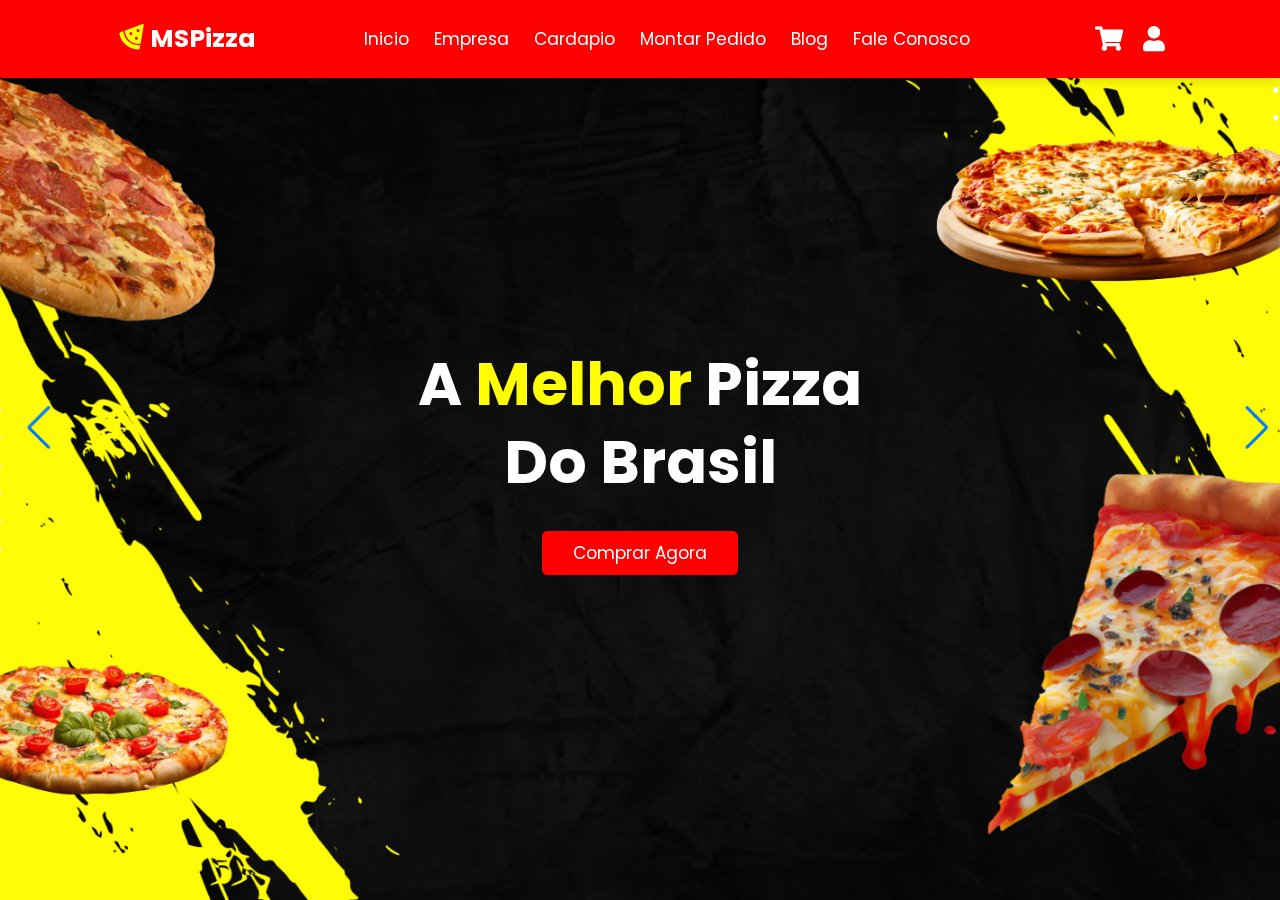
==== index.html @ 69c3e938 "primeiro commit" ====
<!DOCTYPE html>
<html lang="en">
<head>
    <meta charset="UTF-8">
    <meta name="viewport" content="width=device-width, initial-scale=1.0">
    <link rel="stylesheet" href="assets/css/style.css">
    <!--INICIO CSS ICONES MAYKONSILVEIRA.COM.BR-->
    <link rel="stylesheet" href="https://cdnjs.cloudflare.com/ajax/libs/font-awesome/5.15.4/css/all.min.css">
    <!--INICIO CSS SLIDE MAYKONSILVEIRA.COM.BR-->
    <link rel="stylesheet" href="https://cdn.jsdelivr.net/npm/swiper@10/swiper-bundle.min.css" />
    <link rel="shortcut icon" href="assets/img/msFavicon.png" type="image/x-icon">
    <title>Pizza Delivery Project</title>
</head>
<body>
    
    <header class="top">
        <a href="index.html" class="logo">
            <i class="fa fa-pizza-slice"></i>
            MSPizza
        </a>
        
        <nav class="menu-site">
            <a href="index.html">
                Inicio
            </a>
            <a href="empresa.html">
                Empresa
            </a>
            <a href="menu.html">
                Cardapio
            </a>
            <a href="loja.html">
                Montar Pedido
            </a>
            <a href="blog.html">
                Blog
            </a>
            <a href="contatos.html">
                Fale Conosco
            </a>
        </nav><!--menu-site-->


        <div class="icons">
            <div id="cart" class="fas fa-shopping-cart"></div>
            <div id="login" class="fas fa-user"></div>
            <div id="menu" class="fas fa-bars"></div>
        </div><!--icons-->

        <div class="carrinho">

            <div class="box">
                <i class="fas fa-times"></i>
                <img src="/assets/img/carrinho/carrinho-1.png" alt="">
                <div class="content">
                    <h3>Pizza Frango</h3>
                    <span class="quantidade">1</span>
                    <span class="multiplica">x</span>
                    <span class="valor">R$ 77,77</span>
                </div><!--content-->
            </div><!--box-->

            <div class="box">
                <i class="fas fa-times"></i>
                <img src="/assets/img/carrinho/carrinho-2.png" alt="">
                <div class="content">
                    <h3>Pizza Frango</h3>
                    <span class="quantidade">1</span>
                    <span class="multiplica">x</span>
                    <span class="valor">R$ 77,77</span>
                </div><!--content-->
            </div><!--box-->

            <div class="box">
                <i class="fas fa-times"></i>
                <img src="/assets/img/carrinho/carrinho-3.png" alt="">
                <div class="content">
                    <h3>Pizza Frango</h3>
                    <span class="quantidade">1</span>
                    <span class="multiplica">x</span>
                    <span class="valor">R$ 77,77</span>
                </div><!--content-->
            </div><!--box-->
            

            <h3 class="total">Total: R$ 777,77</h3>
            <a href="" class="btn">
                Ir Para o Carrinho
            </a>
        </div><!--carrinho-->

        <form action="" method="post" class="login-form">
            <h3>Acesse sua conta</h3>
            <input type="email" name="email" class="box" placeholder="Seu E-mail">
            <input type="password" name="senha" class="box" placeholder="Seu Senha">
            <div class="lembrar-senha">
                <input type="checkbox" name="lembrar" id="relembrar">
                <label for="relembrar">Me lembrar da senha</label>
            </div>
            
            
            
            
            <button type="submit" name="sendLogin" class="btn">Acessar</button>
        </form><!--login-form-->

    </header>

    <section class="msflix-destaque">
        <div class="swiper home-slider">
            <div class="swiper-wrapper">
                
                <div class="swiper-slide slide" style="background: url(assets/img/slides/slider-1.png) no-repeat;">
                    <div class="content">
                        <h3>A <span>Melhor</span> pizza <br/> do Brasil</h3>
                        <a href="" class="btn">Comprar Agora</a>
                    </div><!--swiper-slide slide-->
                </div><!--swiper-slide slide-->

                <div class="swiper-slide slide" style="background: url(assets/img/slides/slider-2.png) no-repeat;">
                    <div class="content">
                        <h3>A <span>Melhor</span> pizza <br/> do Brasil</h3>
                        <a href="" class="btn">Comprar Agora</a>
                    </div><!--swiper-slide slide-->
                </div><!--swiper-slide slide-->

                <div class="swiper-slide slide" style="background: url(assets/img/slides/slider-3.png) no-repeat;">
                    <div class="content">
                        <h3>A <span>Melhor</span> pizza <br/> do Brasil</h3>
                        <a href="" class="btn">Comprar Agora</a>
                    </div><!--swiper-slide slide-->
                </div><!--swiper-slide slide-->
            
                
            </div><!--swiper-wraper-->


            <div class="swiper-button-prev"></div>
            <div class="swiper-button-next"></div>

        </div><!--swiper home-slider-->
    </section><!--msflix-destaque-->

    <!--INICIO JS DO SLIDE DO SITE MAYKONSILVEIRA.COM.BR-->
    <script src="https://cdn.jsdelivr.net/npm/swiper@10/swiper-bundle.min.js"></script>
    <script src="assets/js/script.js"></script>
</body>
</html>
---- assets/css/style.css ----
@import url('https://fonts.googleapis.com/css2?family=Poppins:ital,wght@0,100;0,200;0,300;0,400;0,500;0,600;0,700;0,800;0,900;1,100;1,200;1,300;1,400;1,500;1,600;1,700;1,800;1,900&family=Urbanist:ital,wght@0,100..900;1,100..900&display=swap');


*{
    padding: 0;
    margin: 0;
    box-sizing: border-box;
    font-family: 'Poppins', sans-serif;
    outline: none;
    text-decoration: none;
    border: none;
    text-transform: capitalize;
    transform: .2s linear;
}

html{
    font-size: 62.5%;
    overflow-x: hidden;
    scroll-behavior: smooth;

}

.btn{
    display: inline-block;
    font-size: 1.7rem;
    color: red;
    background: none;
    margin-top: 1rem;
    padding: .8rem 3rem;
    border: 1px solid red;
    cursor: pointer;
    border-radius: .5rem;
}

.btn:hover{
    background: red;
    color: #fff;
}

.top{
    display: flex;
    position: fixed;
    top: 0;
    left: 0;
    right: 0;
    align-items: center;
    justify-content: space-between;
    padding: 2rem 9%;
    z-index: 1000;
    background: red;
    box-shadow: 0 0.5rem 1rem rgba(0,0,0,0.1);
}

.top .logo{
    font-size: 2.5rem;
    color:white;
    font-weight: bolder;
}

.top .logo i{
    color: yellow;
    padding-right: .5rem;
    rotate: 175deg;
}

.top .menu-site a{
    color: white;
    font-size: 1.7rem;
    margin: 0 1rem;

}

.top .menu-site a:hover{
    color: yellow;
}

.top .icons div{

    color: white;
    font-size: 2.5rem;
    margin-left: 1.7rem;
    cursor: pointer;
}

.top .icons div:hover{
    color: yellow;
}

#menu{
    display: none;
}

.top .carrinho{
    width: 35rem;
    background: #fff;
    border-radius: .5rem;
    box-shadow: 0 0.5rem 1rem rgba(0,0,0,0.1);
    position: absolute;
    top: 115%;
    right: -105%; /*Para esconder o botao*/
    padding: 2rem;
}

.top .carrinho.active{
    right: 2rem;
    transition:  .4s linear;
}

.top .carrinho .box{
    position: relative;
    display: flex;
    margin-bottom: 1.5rem;
    gap: 1.5rem;
    align-items: center;
}

.top .carrinho .box .fa-times{
    position: absolute;
    top: 50%;
    right: 2rem;
    transform: translateY(-50%);
    font-size: 2rem;
    color: #777;
    cursor: pointer;
}

.top .carrinho .box .fa-times:hover{
    color: red;
}

.top .carrinho .box img{
    height: 10rem;
}

.top .carrinho .box .content h3{
    font-size: 1.7rem;
    padding: .5rem;
    color: #130f40;

}

.top .carrinho .box .content span{
    font-size: 1.7rem;
    color: #777;
}

.top .carrinho .box .content span.multiplica{
    margin: 0.5rem;
}

.top .carrinho .total{
    font-weight: 2.2rem;
    color: #130f40;
    text-align: center;
}

.top .carrinho .btn{
    width: 100%;
    text-align: center;
}

.top .login-form{
    position: absolute;
    top: 115%;
    right: -105%; /*Para esconder*/
    background-color: #fff;
    box-shadow: 0 0.5rem 1rem rgba(0,0,0,0.1);
    border-radius: .5rem;
    width: 35rem;
    padding: 2rem;
}

.top .login-form.active{
    right: 2rem;
    transition: .4s linear;
}

.top .login-form h3{
    font-size: 2.2rem;
    color: #130f40;
    text-transform: uppercase;
    margin-bottom: .7rem;
    text-align: center;

}

.top .login-form .box{
    margin: .7rem 0;
    padding: 1rem 1.2rem;
    border: 1px solid rgba(0, 0, 0, 0.1);
    width: 100%;
    text-transform: none;
    color: #130f40;
}

.top .login-form .lembrar-senha{
    display: flex;
    align-items: center;
    gap: .5rem;
    margin: .7rem 0;
}

.top .login-form .lembrar-senha label{
    font-size: 1.5rem;
    color: #777;
    cursor: pointer;
}

.top .login-form .btn{
    width: 100%;
    align-items: center;
    text-align: center;
    margin: 1rem 0;
}

.msflix-destaque{
    padding: 0;
}

.msflix-destaque .slide{
    display: flex;
    align-items: center;
    justify-content: center;
    min-height: 100vh;
    background-size: cover !important;
    background-position: center !important;

}

.msflix-destaque .slide .content{
    display: none;
    width: 60rem;
    text-align: center;

}

.msflix-destaque .slide .content h3{
    font-size: 6rem;
    line-height: 1.3;
    color: #fff;
    padding: 2rem 0;
    animation: sliderMaykon 1s ease forwards;

}

.msflix-destaque .slide .content span{
    color: yellow;
}

.msflix-destaque .slide .content .btn{
    background-color: red;
    color: #fff;
}

.msflix-destaque .slide .content .btn:hover{
    background-color: yellow;
    color: #130f40;
    border: none;
    animation: sliderReveal 1s ease forwards;
}

.msflix-destaque .swiper-slide-active .content{
    display: inline-block;

}

.msflix-destaque .swiper-slide-active{
    animation: msflixScale 4s linear forwards;
}

@keyframes sliderMaykon{
    0%{
        transform: translateY(30px);
        opacity: 0;
    }

    100%{
        transform: translateY(0px);
        opacity: 1;
    }
}

@keyframes msflixScale{
    0%{
        transform: scale(1);
    }

    100%{
        transform: scale(1.15);
    }
}

.swiper-button-next,
.swiper-button-prev{
    height: 4.5rem;
    width: 4.5rem;
    line-height: 4.5rem;
    margin-left: 1.5rem;
    color: red;
    transform: translateY(-50%) rotate(45deg);
}

.swiper-button-next::after,
.swiper-button-prev::after{
    font-size: 1.5rem;
    transform: rotate(-45deg);
}

.swiper-button-next:hover,
.swiper-button-prev:hover{
    color: #fff;
}

@media(max-width: 991px) {
    html{
        font-size: 55%;
    }
    section{
        padding: 3rem;
    }

    .top{
        padding: 2rem;
    }
    
}

@media(max-width: 768px){
    .top .icons #menu{
        display: inline-block;

    }

    .top .menu-site{
        position: absolute;
        top: 110%;
        right: 110%;
        width: 30rem;
        background-color: #fff;
        border-radius: .5rem;
        box-shadow: 0 0.5rem 1rem rgba(0,0,0.1);
    }

    .top .menu-site.active{
        right: 2rem;
        transition: .4s linear;
    }

    .top .menu-site a{
        display: block;
        font-size: 2rem;
        margin: 2rem 2.5rem;
    }

    .msflix-destaque .slide .content h3{
        font-size: 4rem;
    }

    .top .menu-site a{
        color: #000;
        border-bottom: 1px solid #000;
        border-bottom-style: dotted;
    }
}

@media(max-width: 450px){

    html{
        font-size: 50%;
    }

    .msflix-destaque .slide .content h3{
        font-size: 3.5rem;
    }

    .top .menu-site a{
        color: #000;
        border-bottom: 1px solid #000;
        border-bottom-style: dotted;
    }

}
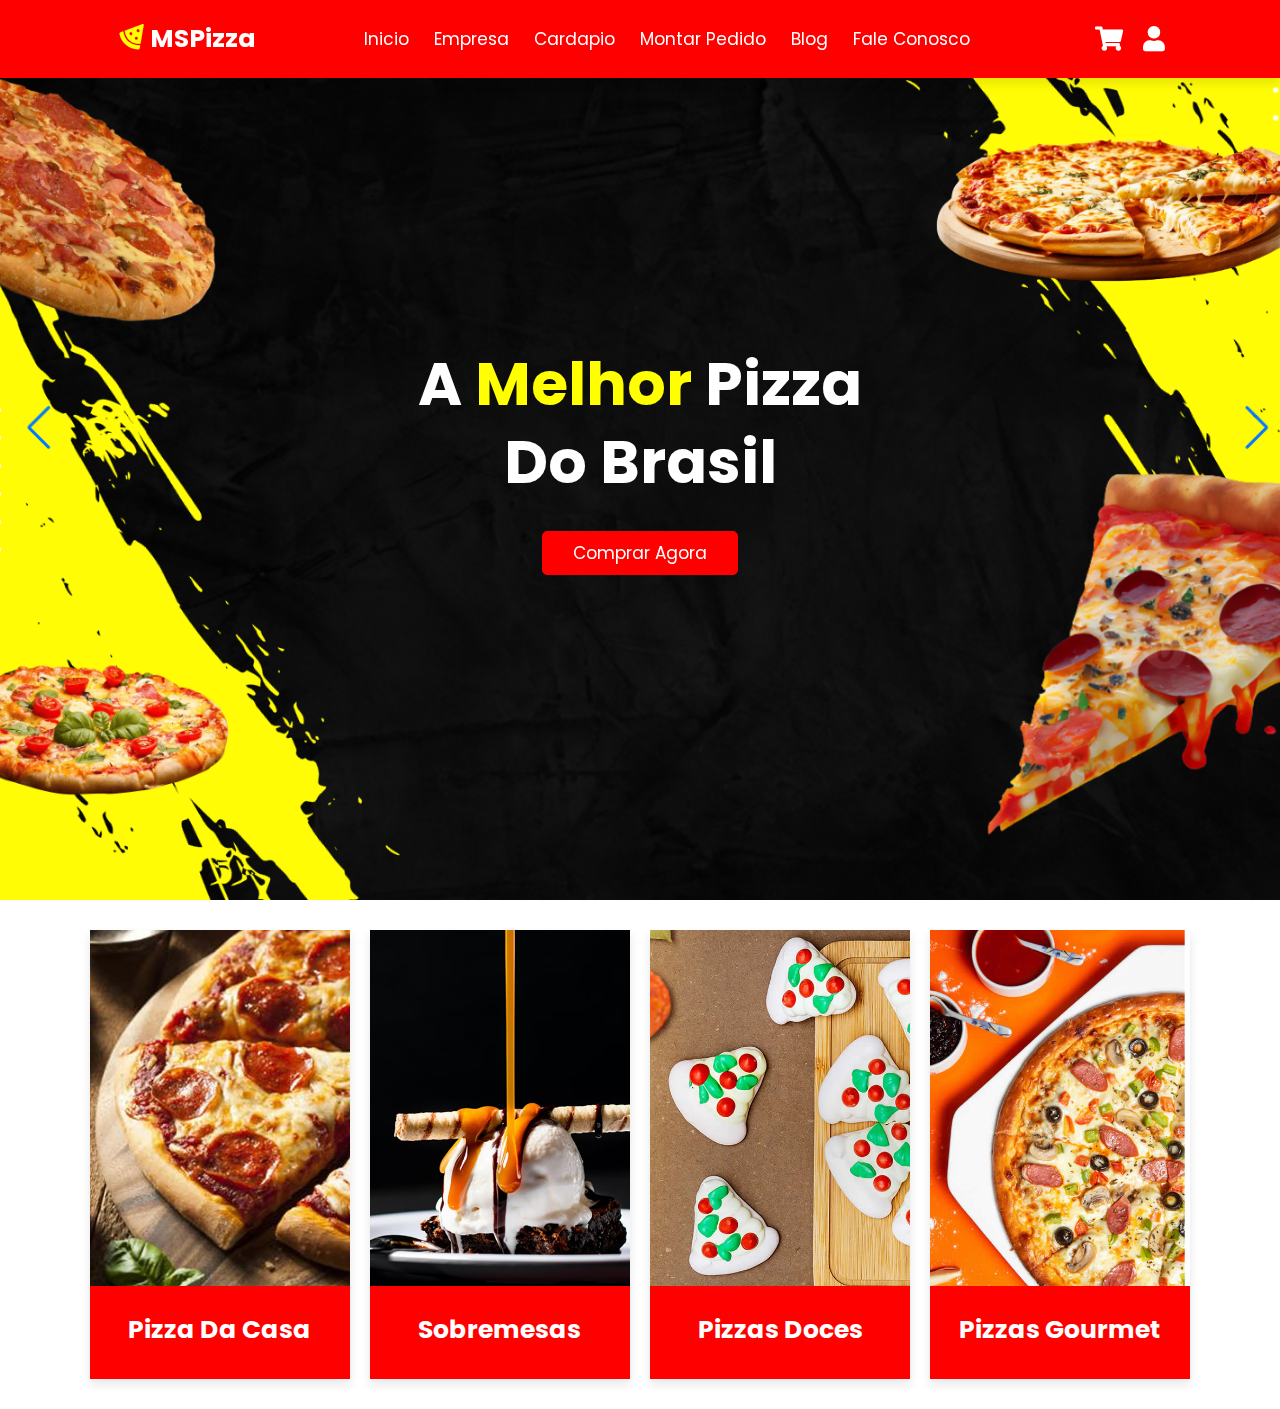
==== commit 8847b66b: "second commit" ====
--- a/index.html
+++ b/index.html
@@ -141,6 +141,44 @@
         </div><!--swiper home-slider-->
     </section><!--msflix-destaque-->
 
+    <section class="destaque">
+        <div class="box-container">
+            <div class="box">
+                <div class="msimg">
+                    <img src="assets/img/destaques/destaque-1.jpg" alt="">
+                </div>
+                <div class="content">
+                    <h3>Pizza Da Casa</h3>
+                </div>
+            </div>
+            <div class="box">
+                <div class="msimg">
+                    <img src="assets/img/destaques/destaque-2.jpg" alt="">
+                </div>
+                <div class="content">
+                    <h3>Sobremesas</h3>
+                </div>
+            </div>
+            <div class="box">
+                <div class="msimg">
+                    <img src="assets/img/destaques/destaque-3.jpg" alt="">
+                </div>
+                <div class="content">
+                    <h3>Pizzas Doces</h3>
+                </div>
+            </div>
+            <div class="box">
+                <div class="msimg">
+                    <img src="assets/img/destaques/destaque-4.jpg" alt="">
+                </div>
+                <div class="content">
+                    <h3>Pizzas Gourmet</h3>
+                </div>
+            </div>
+        </div>
+
+    </section>
+
     <!--INICIO JS DO SLIDE DO SITE MAYKONSILVEIRA.COM.BR-->
     <script src="https://cdn.jsdelivr.net/npm/swiper@10/swiper-bundle.min.js"></script>
     <script src="assets/js/script.js"></script>
--- a/assets/css/style.css
+++ b/assets/css/style.css
@@ -17,7 +17,10 @@
     font-size: 62.5%;
     overflow-x: hidden;
     scroll-behavior: smooth;
-
+}
+
+section{
+    padding: 3rem 7%;
 }
 
 .btn{
@@ -311,6 +314,41 @@
     color: #fff;
 }
 
+.destaque .box-container{
+    display: grid;
+    grid-template-columns: repeat(auto-fit, minmax(25rem,1fr));
+    gap: 2rem;
+}
+
+.destaque .box-container .box{
+    position: relative;
+    overflow: hidden;
+    text-align: center;
+    background: red;
+    box-shadow: 0 .5rem 1rem rgba(0, 0, 0, 0.1);
+}
+
+.destaque .box-container .box .msimg{
+    width: 100%;
+
+}
+
+.destaque .box-container .box .msimg img{
+    width: 100%;
+    height: 100%;
+    object-fit: cover; /*arruma a imagem de acordo com o box*/
+}
+
+.destaque .box-container .box .content{
+    padding: 2rem;
+}
+
+.destaque .box-container .box .content h3{
+    font-size: 2.5rem;
+    color: #fff;
+    margin-bottom: 1rem;
+}
+
 @media(max-width: 991px) {
     html{
         font-size: 55%;
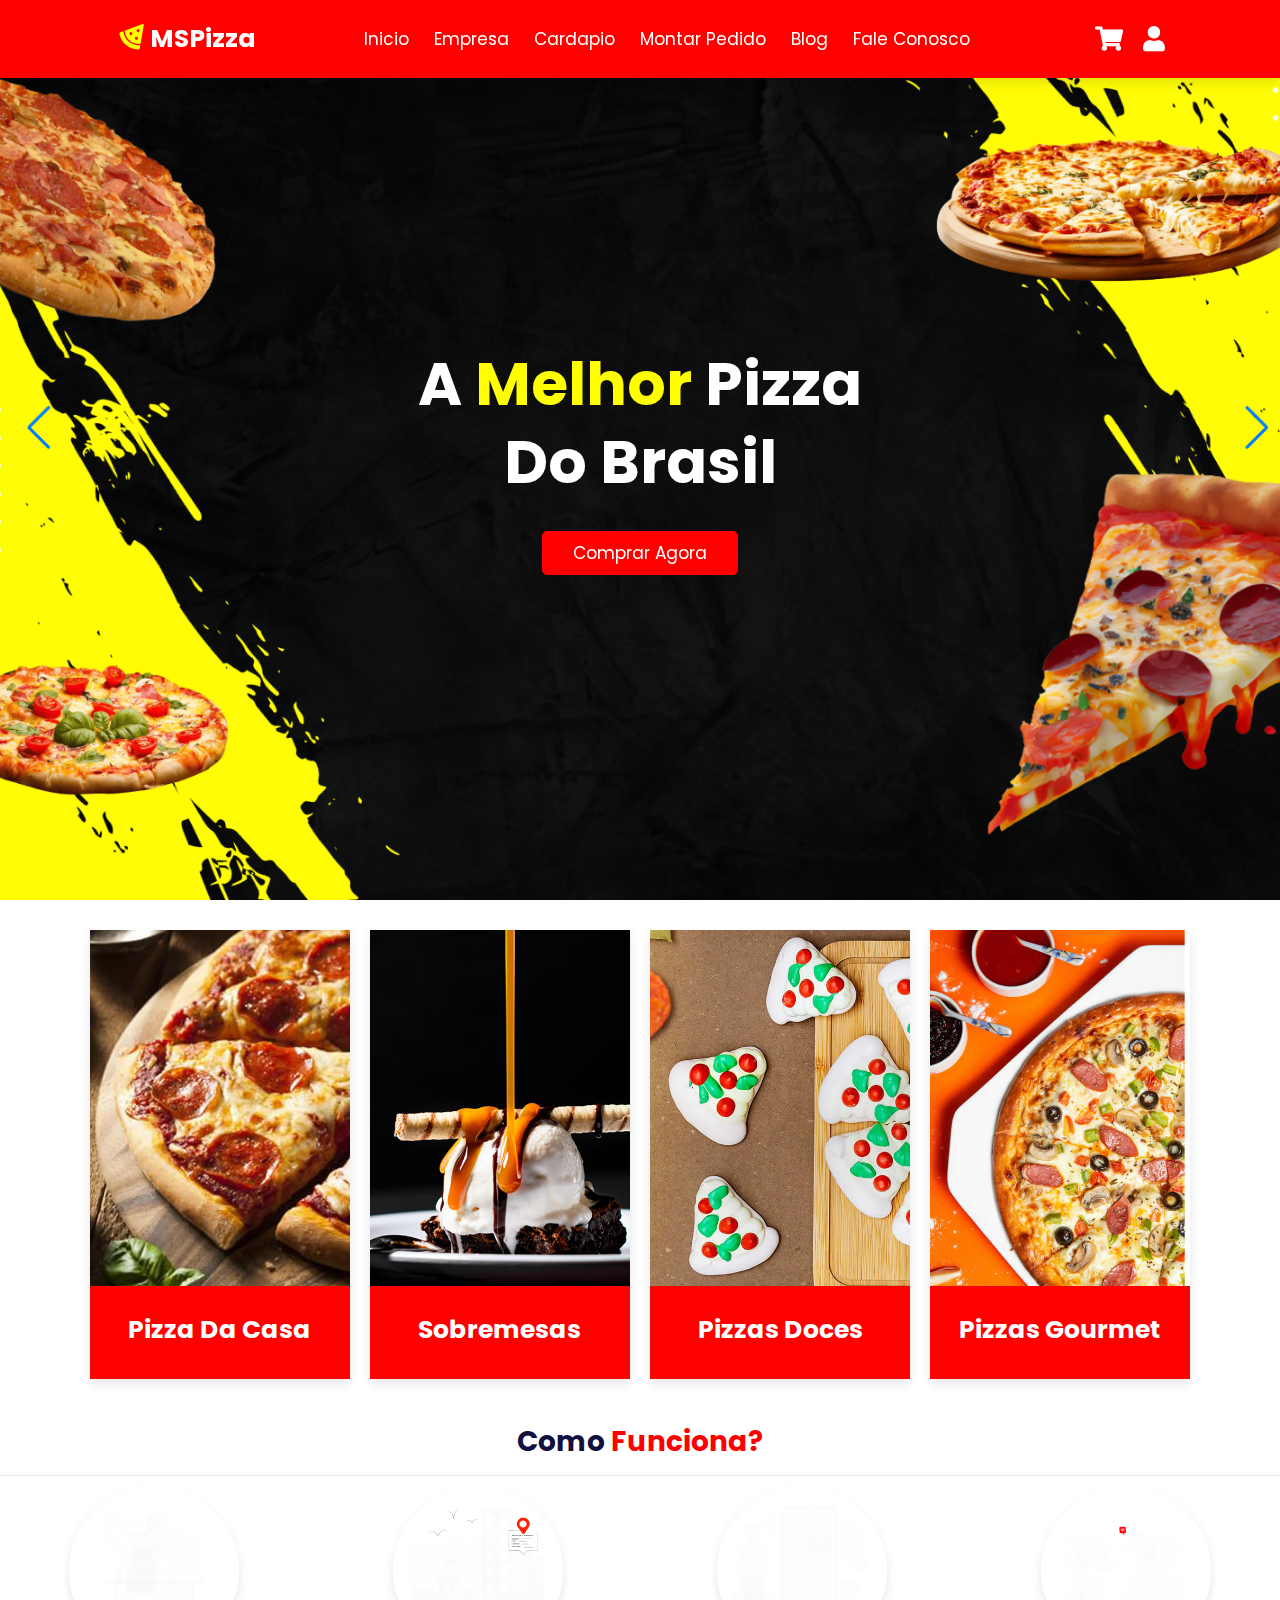
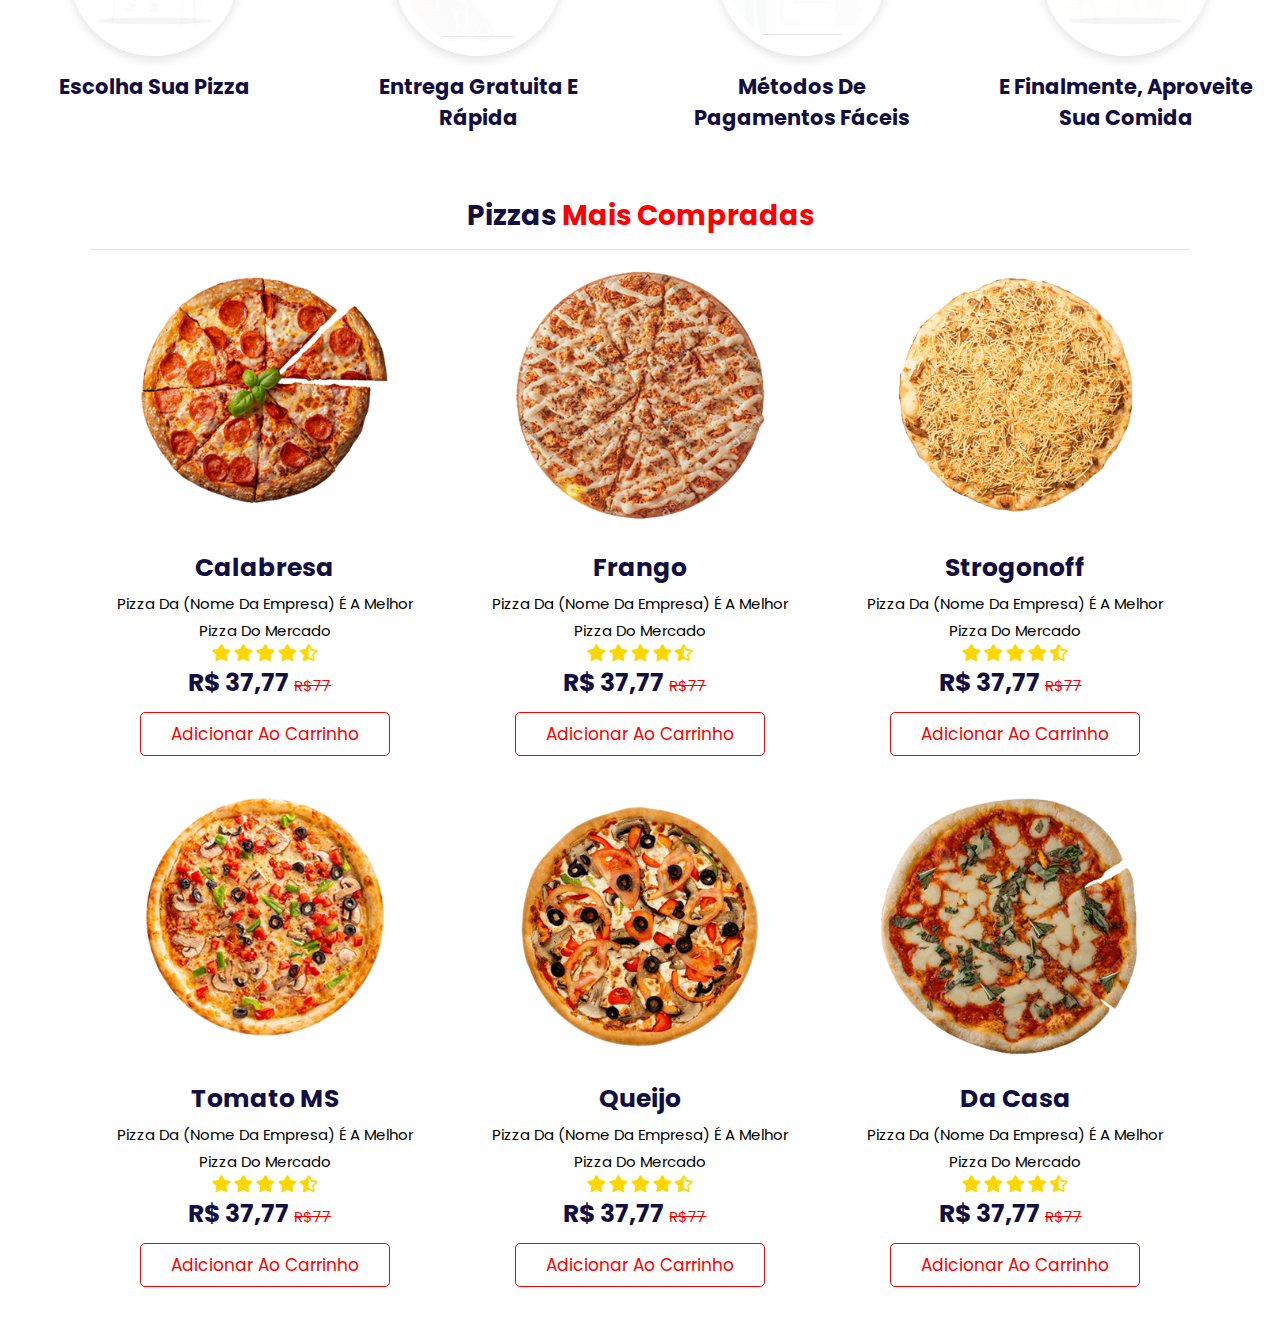
==== commit 5d5442ab: "3commit" ====
--- a/index.html
+++ b/index.html
@@ -146,37 +146,177 @@
             <div class="box">
                 <div class="msimg">
                     <img src="assets/img/destaques/destaque-1.jpg" alt="">
-                </div>
+                </div><!--msimg-->
                 <div class="content">
                     <h3>Pizza Da Casa</h3>
-                </div>
-            </div>
+                </div><!--content-->
+            </div><!--box-->
+
             <div class="box">
                 <div class="msimg">
                     <img src="assets/img/destaques/destaque-2.jpg" alt="">
-                </div>
+                </div><!--msimg-->
                 <div class="content">
                     <h3>Sobremesas</h3>
-                </div>
-            </div>
+                </div><!--content-->
+            </div><!--box-->
+
             <div class="box">
                 <div class="msimg">
                     <img src="assets/img/destaques/destaque-3.jpg" alt="">
-                </div>
+                </div><!--msimg-->
                 <div class="content">
                     <h3>Pizzas Doces</h3>
-                </div>
-            </div>
+                </div><!--content-->
+            </div><!--box-->
+
             <div class="box">
                 <div class="msimg">
                     <img src="assets/img/destaques/destaque-4.jpg" alt="">
-                </div>
+                </div><!--msimg-->
                 <div class="content">
                     <h3>Pizzas Gourmet</h3>
-                </div>
-            </div>
+                </div><!--content-->
+            </div><!--box-->
+
+        </div><!--box-container-->
+
+    </section><!--destaque-->
+
+    <div class="como-funciona">
+        <h1 class="titulo">Como <span>Funciona?</span></h1>
+        <div class="box-container">
+
+            <div class="box">
+                <img src="assets/img/como-funciona/msflix-1.gif" alt="">
+                <h3>Escolha sua Pizza</h3>
+            </div><!--box-->
+
+            <div class="box">
+                <img src="assets/img/como-funciona/msflix-2.gif" alt="">
+                <h3>Entrega Gratuita e Rápida</h3>
+            </div><!--box-->
+
+            <div class="box">
+                <img src="assets/img/como-funciona/msflix-3.gif" alt="">
+                <h3>Métodos De Pagamentos Fáceis</h3>
+            </div><!--box-->
+
+            <div class="box">
+                <img src="assets/img/como-funciona/msflix-4.gif" alt="">
+                <h3>E Finalmente, Aproveite sua Comida</h3>
+            </div><!--box-->
+
+        </div><!--box-container-->
+    </div><!--como-funciona-->
+
+    <section class="loja">
+
+        <h1 class="titulo">Pizzas <span>mais Compradas</span></h1>
+        <div class="box-container">
+
+            <div class="box">
+                <img src="assets/img/loja/pizza-1.png" alt="">
+                <h3>Calabresa</h3>
+                <p>Pizza Da (nome da empresa) É A Melhor Pizza Do Mercado</p>
+                <div class="estrelas">
+                    <i class="fas fa-star"></i>
+                    <i class="fas fa-star"></i>
+                    <i class="fas fa-star"></i>
+                    <i class="fas fa-star"></i>
+                    <i class="fas fa-star-half-alt"></i>
+                </div>
+                <div class="loja_valor">
+                    R$ 37,77 <span> R$77</span>
+                </div>
+                <a href="" class="btn">Adicionar ao carrinho</a>
+            </div><!--box-->
+
+            <div class="box">
+                <img src="assets/img/loja/pizza-2.png" alt="">
+                <h3>Frango</h3>
+                <p>Pizza Da (nome da empresa) É A Melhor Pizza Do Mercado</p>
+                <div class="estrelas">
+                    <i class="fas fa-star"></i>
+                    <i class="fas fa-star"></i>
+                    <i class="fas fa-star"></i>
+                    <i class="fas fa-star"></i>
+                    <i class="fas fa-star-half-alt"></i>
+                </div>
+                <div class="loja_valor">
+                    R$ 37,77 <span> R$77</span>
+                </div>
+                <a href="" class="btn">Adicionar ao carrinho</a>
+            </div><!--box-->
+
+            <div class="box">
+                <img src="assets/img/loja/pizza-3.png" alt="">
+                <h3>Strogonoff</h3>
+                <p>Pizza Da (nome da empresa) É A Melhor Pizza Do Mercado</p>
+                <div class="estrelas">
+                    <i class="fas fa-star"></i>
+                    <i class="fas fa-star"></i>
+                    <i class="fas fa-star"></i>
+                    <i class="fas fa-star"></i>
+                    <i class="fas fa-star-half-alt"></i>
+                </div>
+                <div class="loja_valor">
+                    R$ 37,77 <span> R$77</span>
+                </div>
+                <a href="" class="btn">Adicionar ao carrinho</a>
+            </div><!--box-->
+
+            <div class="box">
+                <img src="assets/img/loja/pizza-4.png" alt="">
+                <h3>Tomato MS</h3>
+                <p>Pizza Da (nome da empresa) É A Melhor Pizza Do Mercado</p>
+                <div class="estrelas">
+                    <i class="fas fa-star"></i>
+                    <i class="fas fa-star"></i>
+                    <i class="fas fa-star"></i>
+                    <i class="fas fa-star"></i>
+                    <i class="fas fa-star-half-alt"></i>
+                </div>
+                <div class="loja_valor">
+                    R$ 37,77 <span> R$77</span>
+                </div>
+                <a href="" class="btn">Adicionar ao carrinho</a>
+            </div><!--box-->
+
+            <div class="box">
+                <img src="assets/img/loja/pizza-5.png" alt="">
+                <h3>Queijo</h3>
+                <p>Pizza Da (nome da empresa) É A Melhor Pizza Do Mercado</p>
+                <div class="estrelas">
+                    <i class="fas fa-star"></i>
+                    <i class="fas fa-star"></i>
+                    <i class="fas fa-star"></i>
+                    <i class="fas fa-star"></i>
+                    <i class="fas fa-star-half-alt"></i>
+                </div>
+                <div class="loja_valor">
+                    R$ 37,77 <span> R$77</span>
+                </div>
+                <a href="" class="btn">Adicionar ao carrinho</a>
+            </div><!--box-->
+
+            <div class="box">
+                <img src="assets/img/loja/pizza-6.png" alt="">
+                <h3>Da Casa</h3>
+                <p>Pizza Da (nome da empresa) É A Melhor Pizza Do Mercado</p>
+                <div class="estrelas">
+                    <i class="fas fa-star"></i>
+                    <i class="fas fa-star"></i>
+                    <i class="fas fa-star"></i>
+                    <i class="fas fa-star"></i>
+                    <i class="fas fa-star-half-alt"></i>
+                </div>
+                <div class="loja_valor">
+                    R$ 37,77 <span> R$77</span>
+                </div>
+                <a href="" class="btn">Adicionar ao carrinho</a>
+            </div><!--box-->
         </div>
-
     </section>
 
     <!--INICIO JS DO SLIDE DO SITE MAYKONSILVEIRA.COM.BR-->
--- a/assets/css/style.css
+++ b/assets/css/style.css
@@ -19,10 +19,6 @@
     scroll-behavior: smooth;
 }
 
-section{
-    padding: 3rem 7%;
-}
-
 .btn{
     display: inline-block;
     font-size: 1.7rem;
@@ -38,6 +34,22 @@
 .btn:hover{
     background: red;
     color: #fff;
+}
+
+section{
+    padding: 3rem 7%;
+}
+
+.titulo{
+    font-size: 2.8rem;
+    color: #130f40;
+    padding: 1.2rem 0;
+    text-align: center;
+    border-bottom: .1rem solid rgba(0, 0, 0, 0.1);
+}
+
+.titulo span{
+    color: red;
 }
 
 .top{
@@ -348,7 +360,86 @@
     color: #fff;
     margin-bottom: 1rem;
 }
-
+/*como funciona*/
+.como-funciona .box-container{
+    display: flex;
+    flex-wrap: wrap;
+    gap: 1.5rem;
+}
+
+.como-funciona .box-container .box{
+    flex: 1 1 25rem;
+    text-align: center;
+    padding: 1rem;
+}
+
+.como-funciona .box-container .box img{
+    width: 170px;
+    border: 1rem solid #fff;
+    border-radius: 50%;
+    box-shadow: 0 .5rem 1rem rgba(0, 0, 0, 0.1);
+}
+
+.como-funciona .box-container .box h3{
+    font-size: 2.1rem;
+    padding: 1rem;
+    color: #130f40;
+}
+
+/*Loja msflix*/
+.loja .box-container{
+    display: grid;
+    grid-template-columns: repeat(auto-fit, minmax(30rem, 1fr));
+    gap: 2.5rem;
+}
+
+.loja .box-container .box{
+    text-align: center;
+    overflow: hidden;
+    padding: 0 2.5rem;
+    position: relative;
+}
+
+.loja .box-container .box img{
+    height: 29rem;
+    transition: .4s linear; /*suaviza a animaçao ao passar o mouse*/
+}
+
+.loja .box-container .box img:hover{
+    transform: scale(1.1);
+}
+
+.loja .box-container .box h3{
+    font-size: 2.5rem;
+    line-height: 1.8;
+    color: #130f40;
+}
+
+.loja .box-container .box p{
+    font-size: 1.5rem;
+    line-height: 1.8;
+}
+
+.loja .box-container .box .estrelas i{
+    font-size: 1.7rem;
+    color: gold;
+}
+
+.loja .box-container .box .loja_valor{
+    font-size: 2.5rem;
+    margin-right: 1rem;
+    font-weight: bolder;
+    color: #130f40;
+}
+
+.loja .box-container .box .loja_valor span{
+    color: red;
+    font-weight: lighter;
+    font-size: 1.5rem;
+    text-decoration: line-through;
+}
+
+/*celular*/
 @media(max-width: 991px) {
     html{
         font-size: 55%;
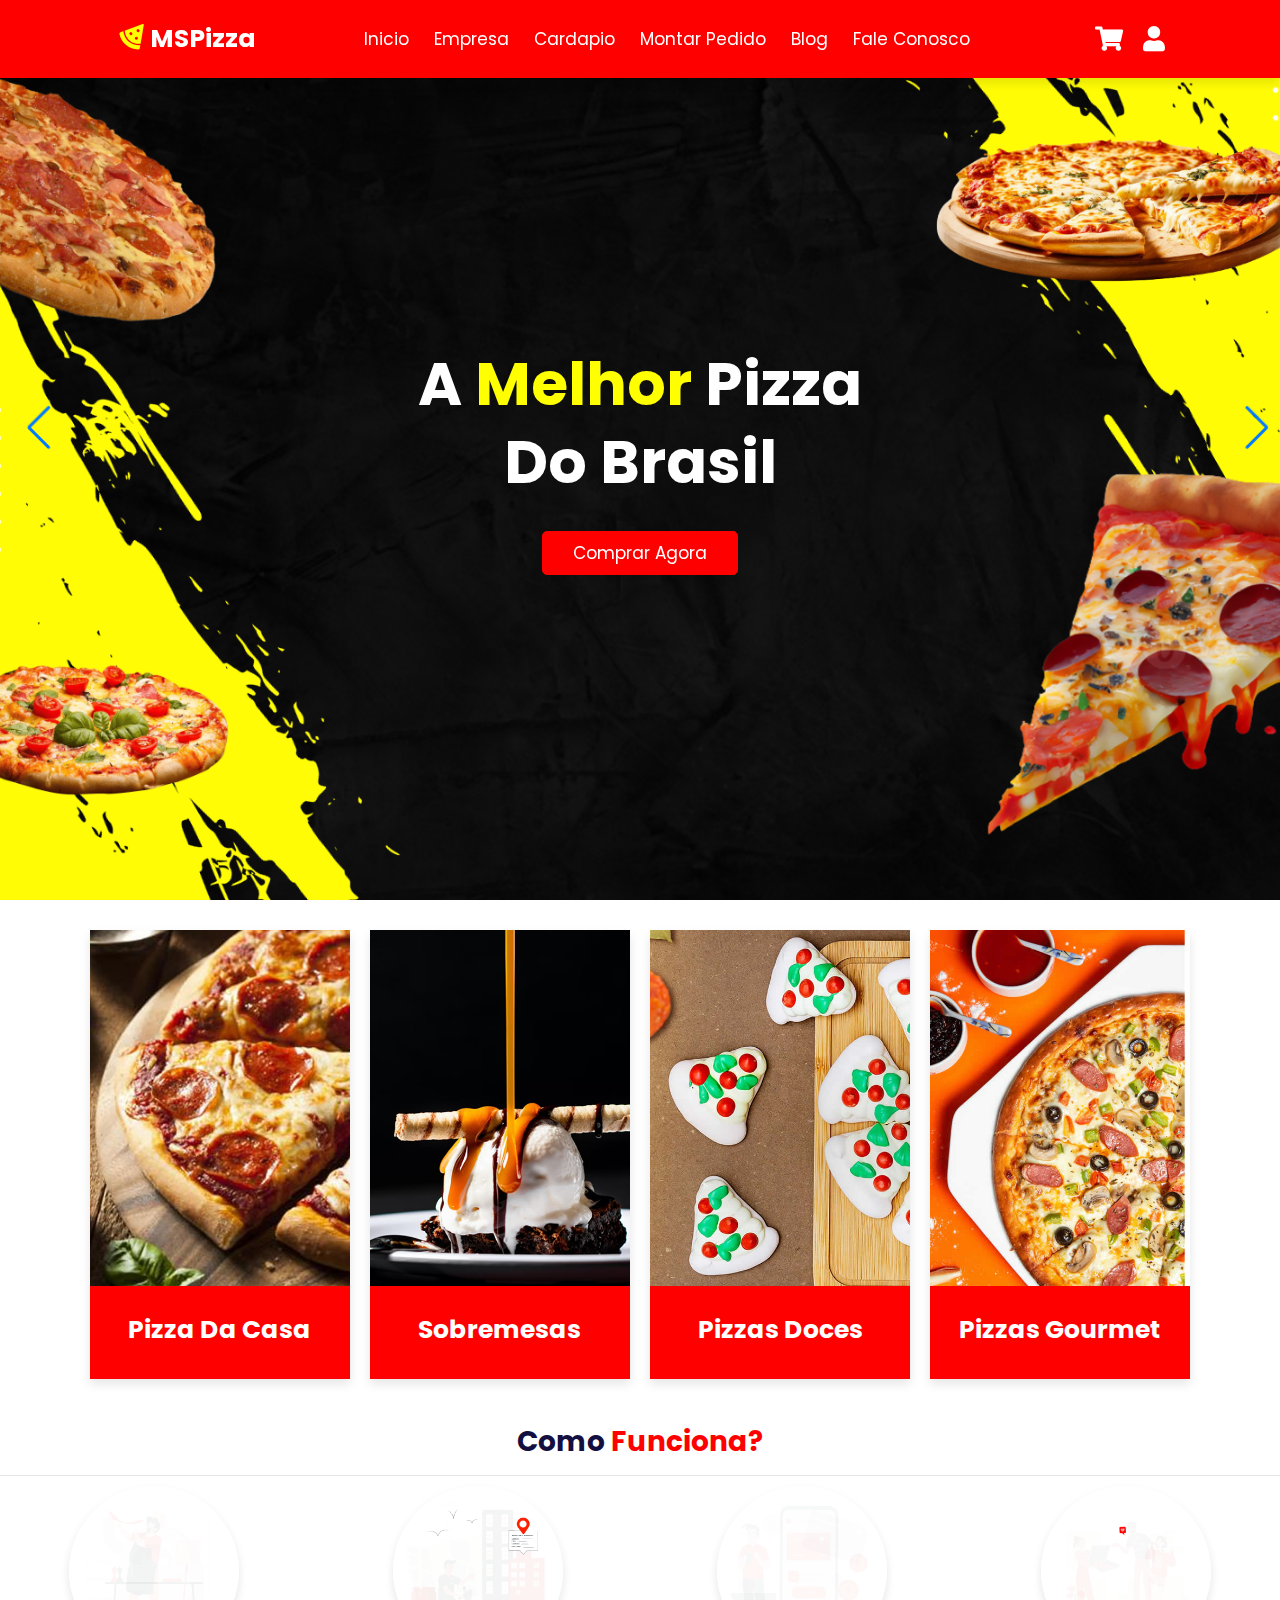
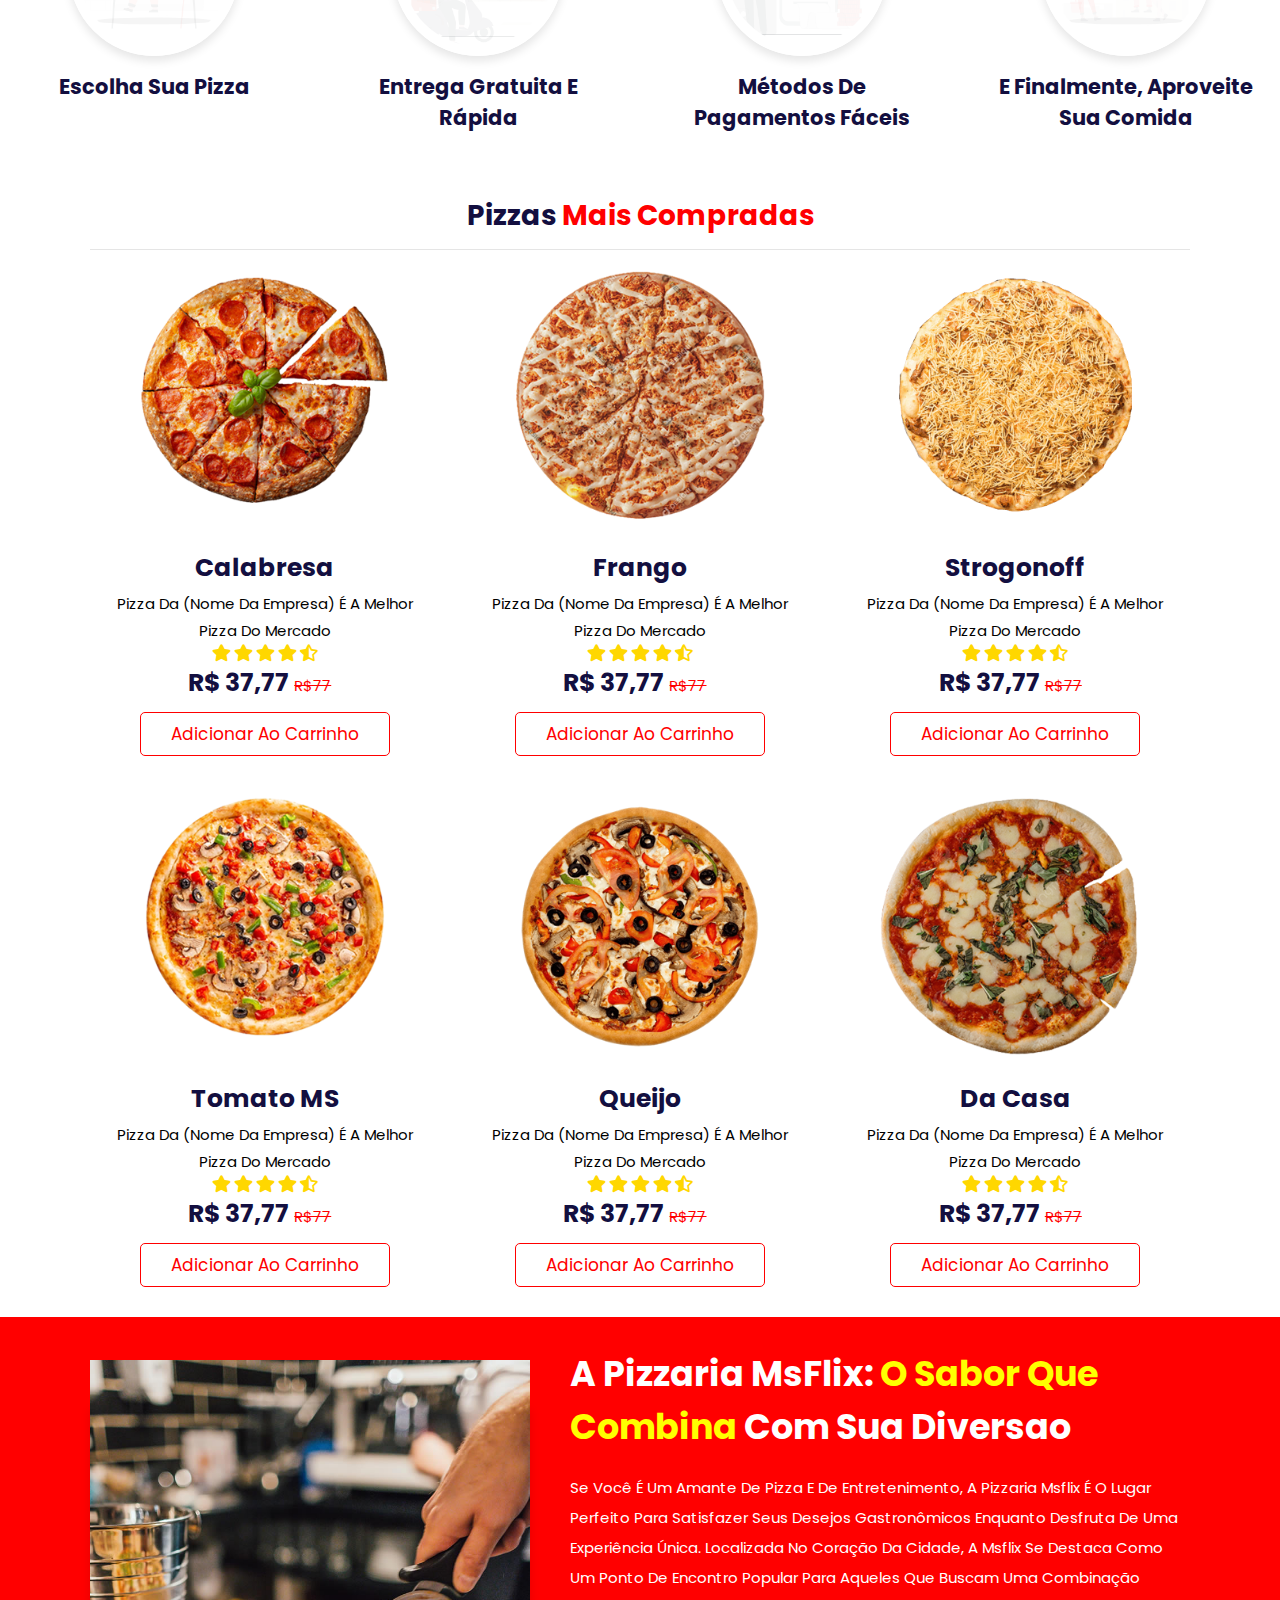
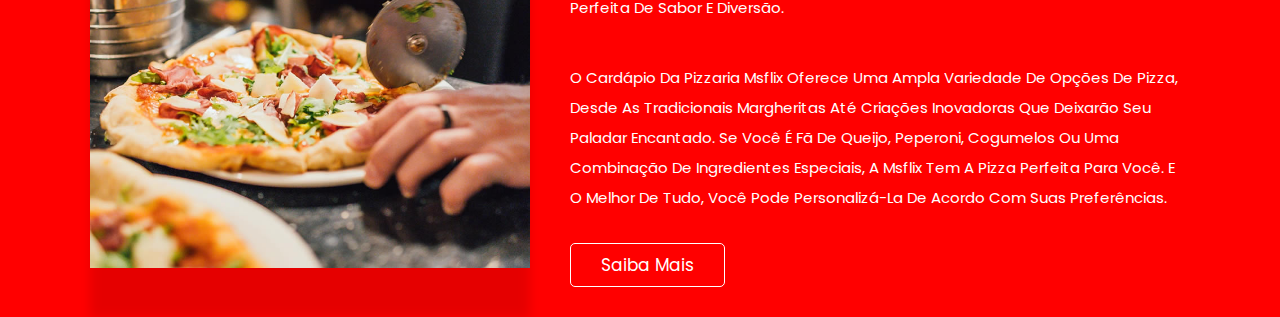
==== commit 9acf9eb4: "4 commit" ====
--- a/index.html
+++ b/index.html
@@ -319,6 +319,35 @@
         </div>
     </section>
 
+    <section class="empresa">
+        <div class="row">
+            
+            <div class="empresa-img">
+                <img src="assets/img/empresa.jpg" alt="">
+            </div>
+            <div class="content">
+                <h3> A Pizzaria MsFlix: <span>O Sabor Que Combina</span> Com Sua Diversao </h3>
+                <p>
+                    Se Você É Um Amante De Pizza E De Entretenimento, A Pizzaria Msflix É O Lugar Perfeito Para Satisfazer 
+                    Seus Desejos Gastronômicos Enquanto Desfruta De Uma Experiência Única. Localizada No Coração Da Cidade, 
+                    A Msflix Se Destaca Como Um Ponto De Encontro Popular Para Aqueles Que Buscam Uma Combinação Perfeita 
+                    De Sabor E Diversão.
+                </p>
+                <p>
+                    O Cardápio Da Pizzaria Msflix Oferece Uma Ampla Variedade 
+                    De Opções De Pizza, Desde As Tradicionais Margheritas Até 
+                    Criações Inovadoras Que Deixarão Seu Paladar Encantado. 
+                    Se Você É Fã De Queijo, Peperoni, Cogumelos Ou Uma Combinação 
+                    De Ingredientes Especiais, A Msflix Tem A Pizza Perfeita Para Você. 
+                    E O Melhor De Tudo, Você Pode Personalizá-La De Acordo 
+                    Com Suas Preferências.
+                </p>
+                <a href="#" class="btn">Saiba Mais</a>
+            </div>
+
+        </div>
+    </section>
+
     <!--INICIO JS DO SLIDE DO SITE MAYKONSILVEIRA.COM.BR-->
     <script src="https://cdn.jsdelivr.net/npm/swiper@10/swiper-bundle.min.js"></script>
     <script src="assets/js/script.js"></script>
--- a/assets/css/style.css
+++ b/assets/css/style.css
@@ -438,6 +438,60 @@
     font-size: 1.5rem;
     text-decoration: line-through;
 }
+/*Empresa*/
+.empresa{
+    background-color: red;
+}
+
+.empresa .row{
+    display: flex;
+    flex-wrap: wrap;
+    gap: 4rem;
+    background: red;
+    align-items: center;
+}
+
+.empresa .row .empresa-img{
+    flex: 1 1 32rem;
+}
+
+.empresa .row .empresa-img img{
+    width: 100%;
+    box-shadow: 0 5rem 1rem rgba(0, 0, 0, 0.1);
+}
+
+.empresa .row .content{
+    flex: 1 1 50rem;
+}
+
+.empresa .row .content h3{
+    font-size: 3.5rem;
+    color: #fff;
+}
+
+.empresa .row .content h3 span{
+    color: yellow;
+}
+
+.empresa .row .content p{
+    font-size: 1.5rem;
+    color: #fff;
+    padding: 2rem 0;
+    line-height: 2;
+}
+
+.empresa .btn{
+    color: #fff;
+    border: 1px solid #fff;
+    transition: .4s linear;
+}
+
+.empresa .btn:hover{
+    background-color: #fffb00;
+    color: #130f40;
+    border: 1px solid #fff;
+    transform: scale(1.1);
+}
 
 /*celular*/
 @media(max-width: 991px) {
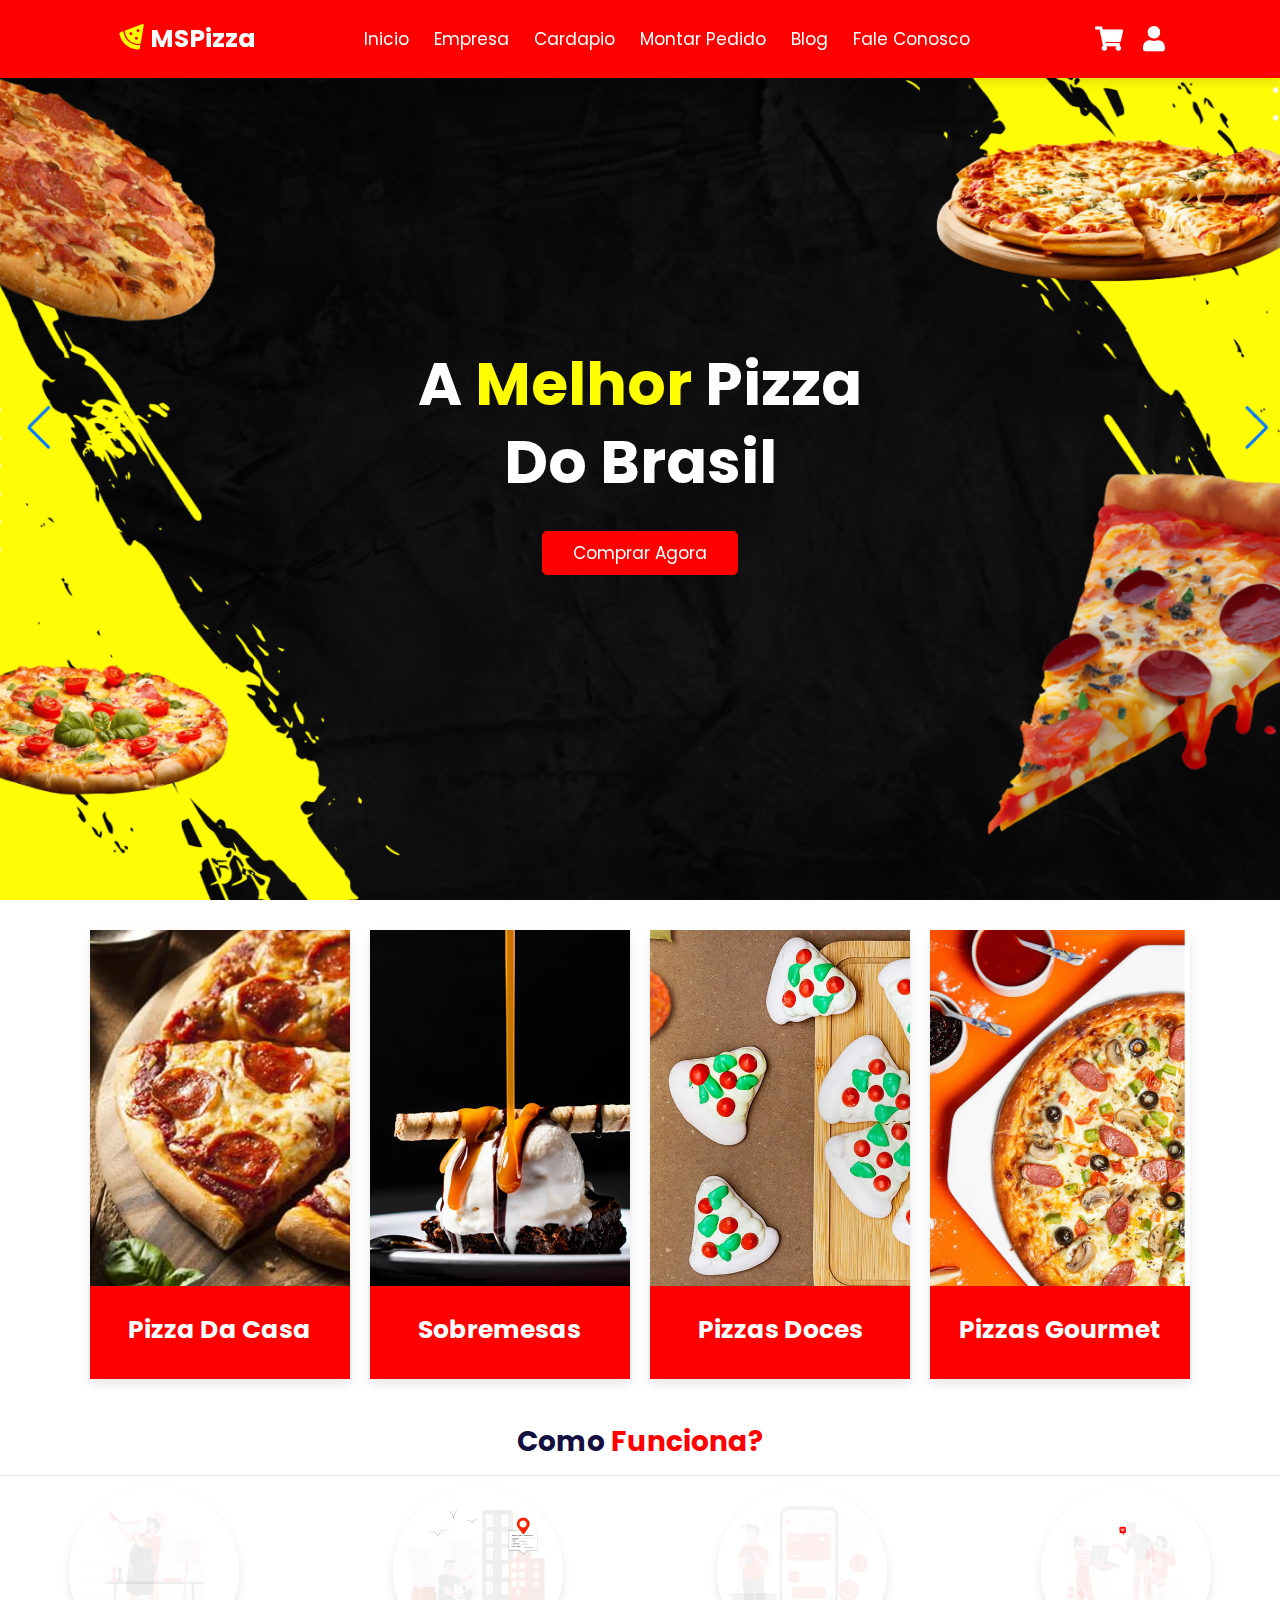
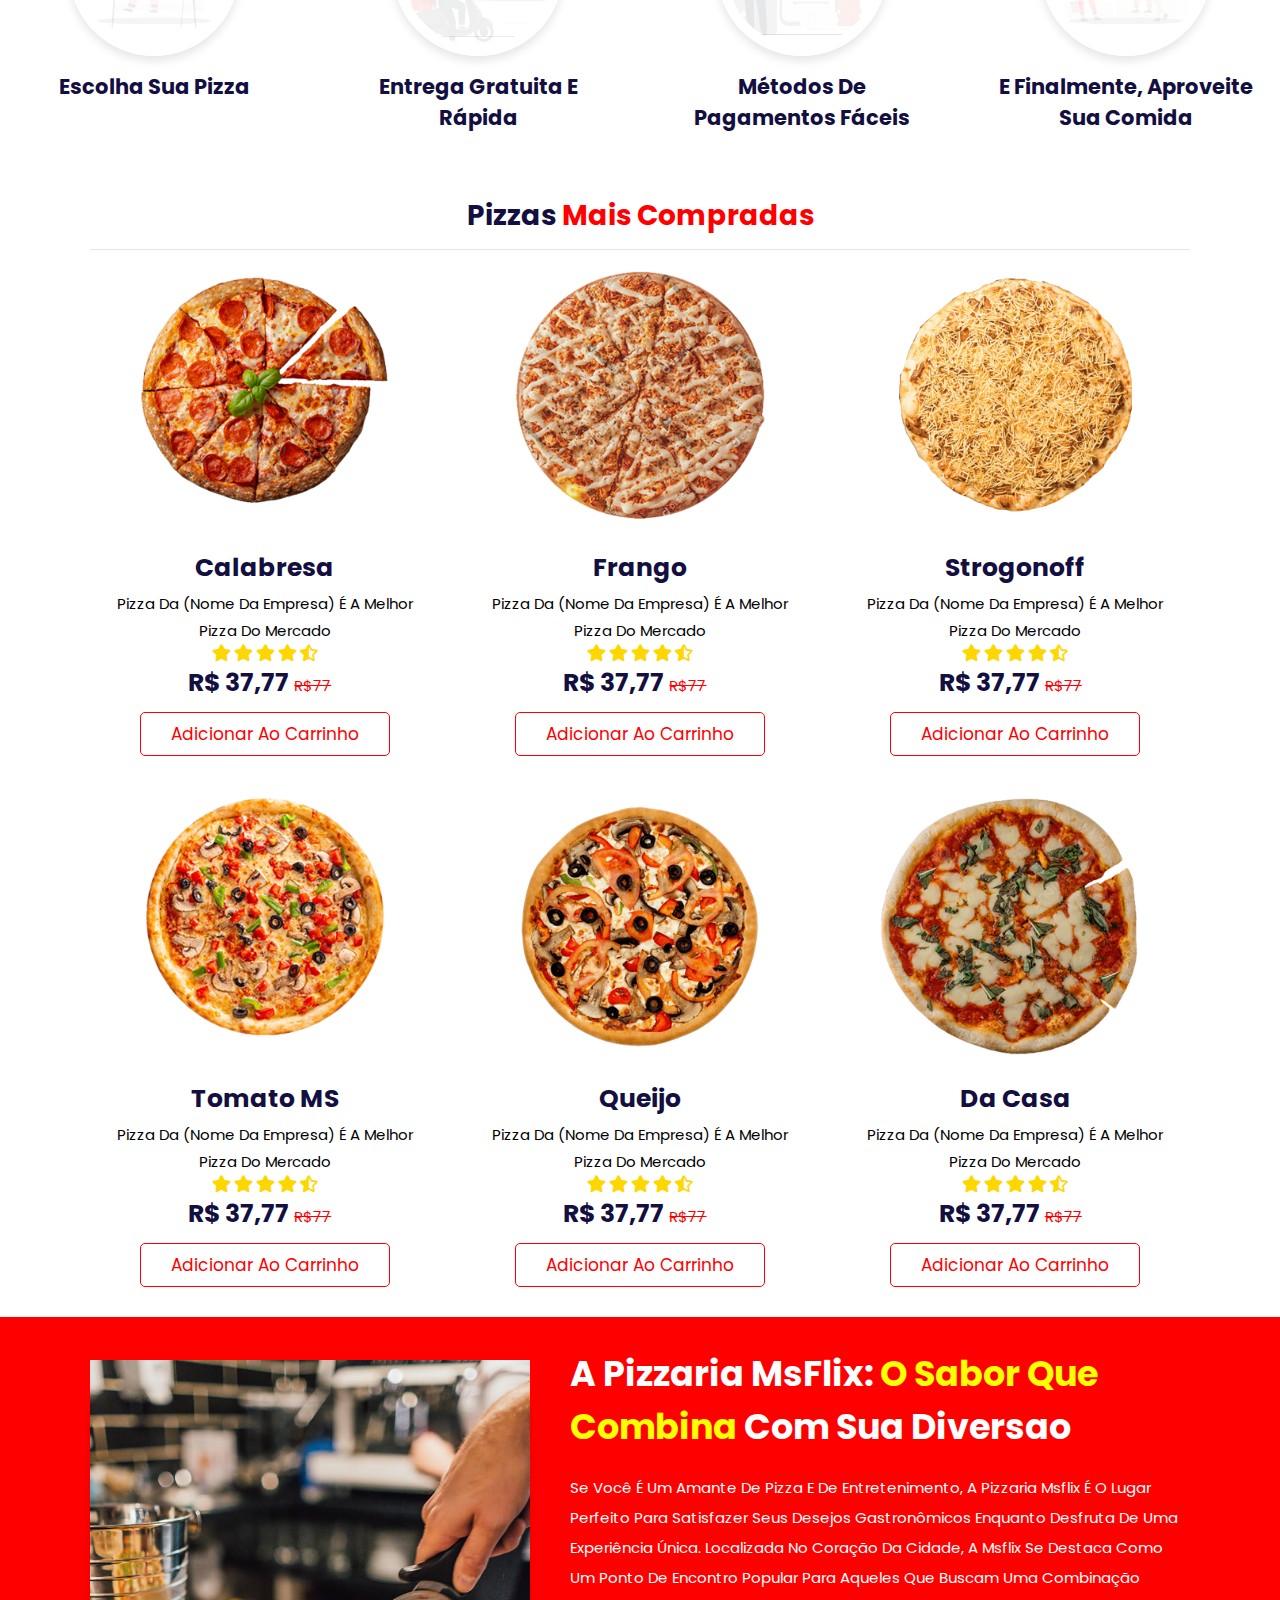
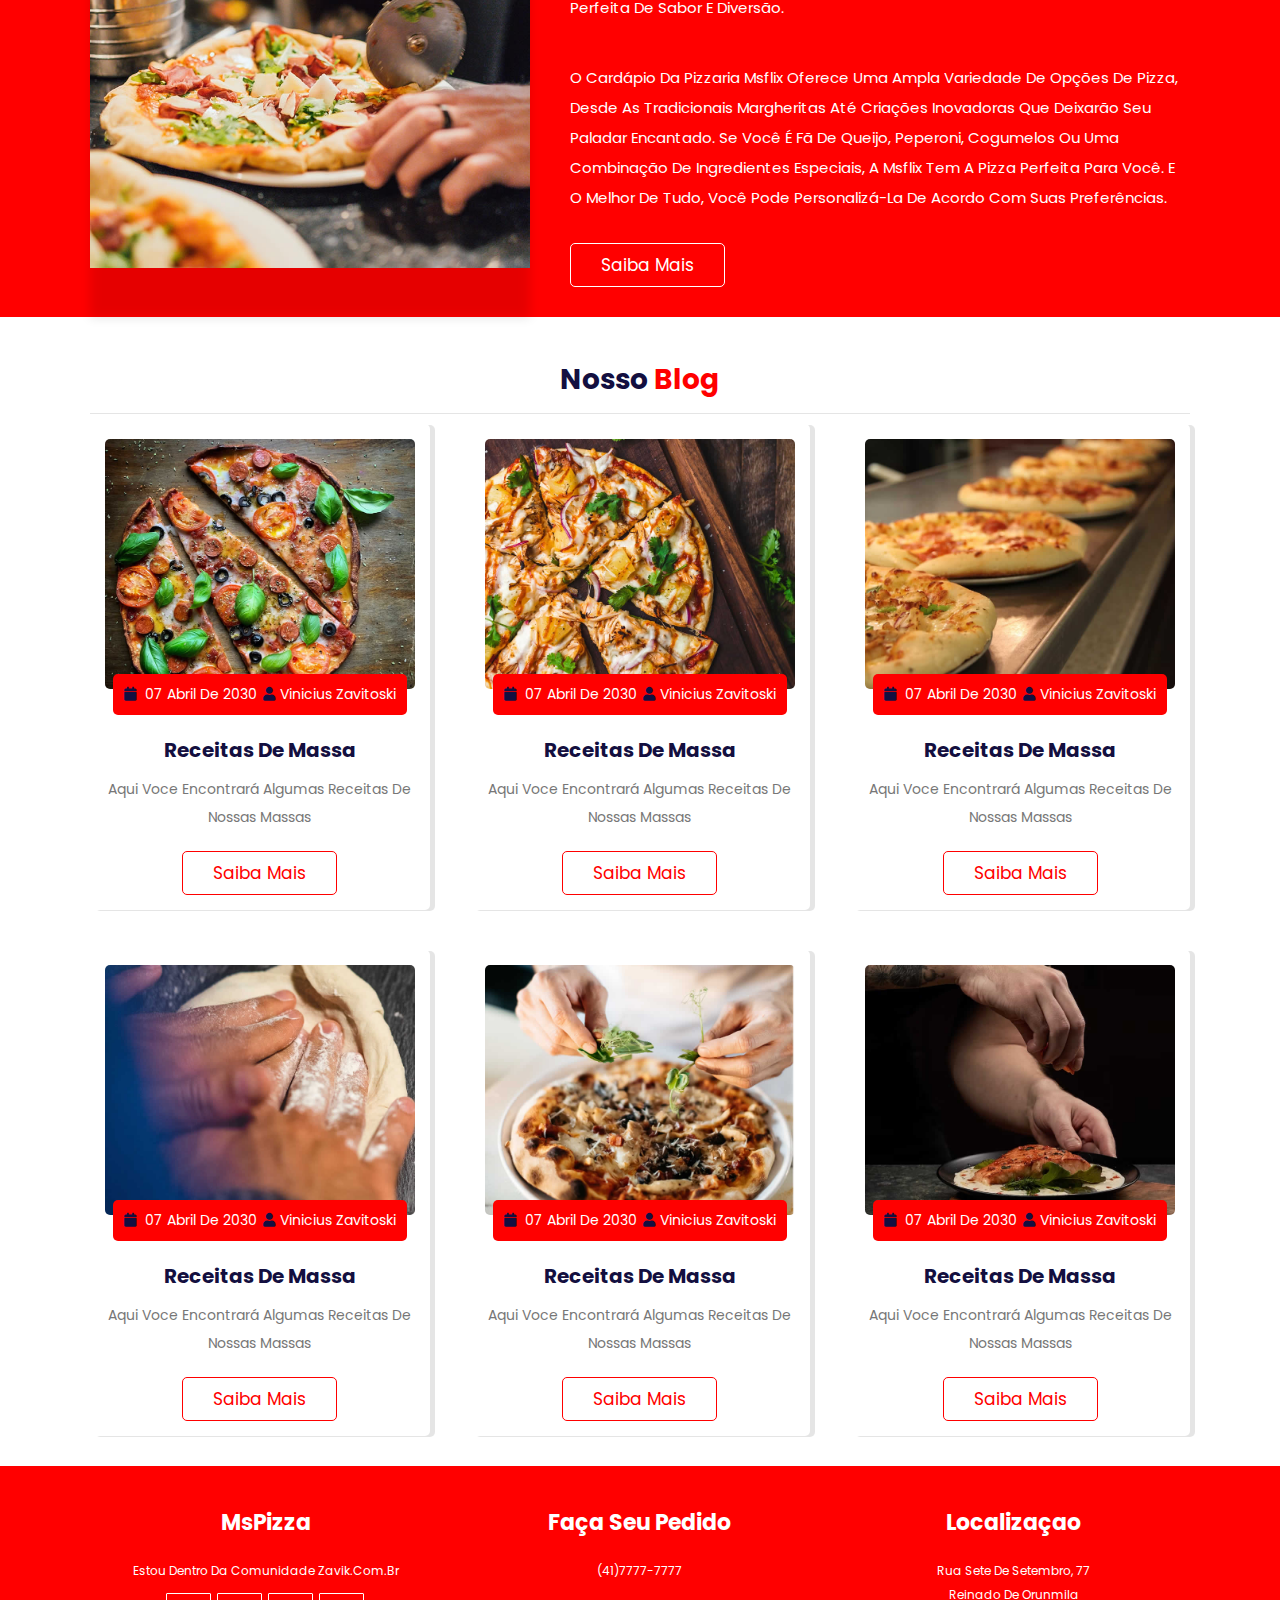
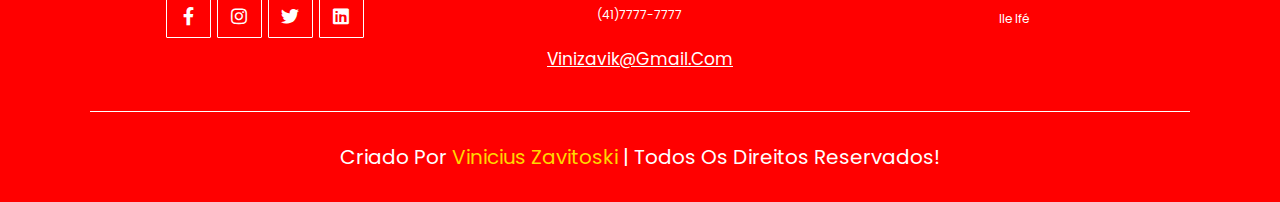
==== commit d7264f38: "5 commit" ====
--- a/index.html
+++ b/index.html
@@ -17,7 +17,7 @@
         <a href="index.html" class="logo">
             <i class="fa fa-pizza-slice"></i>
             MSPizza
-        </a>
+        </a><!--logo-->
         
         <nav class="menu-site">
             <a href="index.html">
@@ -96,7 +96,7 @@
             <div class="lembrar-senha">
                 <input type="checkbox" name="lembrar" id="relembrar">
                 <label for="relembrar">Me lembrar da senha</label>
-            </div>
+            </div><!--lembrar-senha-->
             
             
             
@@ -104,7 +104,7 @@
             <button type="submit" name="sendLogin" class="btn">Acessar</button>
         </form><!--login-form-->
 
-    </header>
+    </header><!--top-->
 
     <section class="msflix-destaque">
         <div class="swiper home-slider">
@@ -225,10 +225,10 @@
                     <i class="fas fa-star"></i>
                     <i class="fas fa-star"></i>
                     <i class="fas fa-star-half-alt"></i>
-                </div>
-                <div class="loja_valor">
-                    R$ 37,77 <span> R$77</span>
-                </div>
+                </div><!--estrelas-->
+                <div class="loja_valor">
+                    R$ 37,77 <span> R$77</span>
+                </div><!--loja_valor-->
                 <a href="" class="btn">Adicionar ao carrinho</a>
             </div><!--box-->
 
@@ -242,10 +242,10 @@
                     <i class="fas fa-star"></i>
                     <i class="fas fa-star"></i>
                     <i class="fas fa-star-half-alt"></i>
-                </div>
-                <div class="loja_valor">
-                    R$ 37,77 <span> R$77</span>
-                </div>
+                </div><!--estrelas-->
+                <div class="loja_valor">
+                    R$ 37,77 <span> R$77</span>
+                </div><!--loja_valor-->
                 <a href="" class="btn">Adicionar ao carrinho</a>
             </div><!--box-->
 
@@ -259,10 +259,10 @@
                     <i class="fas fa-star"></i>
                     <i class="fas fa-star"></i>
                     <i class="fas fa-star-half-alt"></i>
-                </div>
-                <div class="loja_valor">
-                    R$ 37,77 <span> R$77</span>
-                </div>
+                </div><!--estrelas-->
+                <div class="loja_valor">
+                    R$ 37,77 <span> R$77</span>
+                </div><!--loja_valor-->
                 <a href="" class="btn">Adicionar ao carrinho</a>
             </div><!--box-->
 
@@ -276,10 +276,10 @@
                     <i class="fas fa-star"></i>
                     <i class="fas fa-star"></i>
                     <i class="fas fa-star-half-alt"></i>
-                </div>
-                <div class="loja_valor">
-                    R$ 37,77 <span> R$77</span>
-                </div>
+                </div><!--estrelas-->
+                <div class="loja_valor">
+                    R$ 37,77 <span> R$77</span>
+                </div><!--loja_valor-->
                 <a href="" class="btn">Adicionar ao carrinho</a>
             </div><!--box-->
 
@@ -293,10 +293,10 @@
                     <i class="fas fa-star"></i>
                     <i class="fas fa-star"></i>
                     <i class="fas fa-star-half-alt"></i>
-                </div>
-                <div class="loja_valor">
-                    R$ 37,77 <span> R$77</span>
-                </div>
+                </div><!--estrelas-->
+                <div class="loja_valor">
+                    R$ 37,77 <span> R$77</span>
+                </div><!--loja_valor-->
                 <a href="" class="btn">Adicionar ao carrinho</a>
             </div><!--box-->
 
@@ -310,14 +310,14 @@
                     <i class="fas fa-star"></i>
                     <i class="fas fa-star"></i>
                     <i class="fas fa-star-half-alt"></i>
-                </div>
-                <div class="loja_valor">
-                    R$ 37,77 <span> R$77</span>
-                </div>
-                <a href="" class="btn">Adicionar ao carrinho</a>
-            </div><!--box-->
-        </div>
-    </section>
+                </div><!--estrelas-->
+                <div class="loja_valor">
+                    R$ 37,77 <span> R$77</span>
+                </div><!--loja_valor-->
+                <a href="" class="btn">Adicionar ao carrinho</a>
+            </div><!--box-->
+        </div><!--box-container-->
+    </section><!--loja-->
 
     <section class="empresa">
         <div class="row">
@@ -343,10 +343,142 @@
                     Com Suas Preferências.
                 </p>
                 <a href="#" class="btn">Saiba Mais</a>
-            </div>
-
+            </div><!--content-->
+        </div><!--row-->
+    </section><!--empresa-->
+
+    <section class="blogs">
+        <h1 class="titulo"> Nosso <span>Blog</span></h1>
+        <div class="box-container">
+
+            <div class="box">
+                <img src="assets/img/blog/blog-1.jpg" alt="">
+                <div class="icons">
+                    <a href="" title="">
+                        <i class="fas fa-calendar"></i> 07 Abril de 2030
+                    </a>
+                    <a href="" title="">
+                        <i class="fas fa-user"></i>Vinicius Zavitoski
+                    </a>
+                </div><!--icons-->
+                <h3>Receitas de Massa</h3>
+                <p>Aqui voce encontrará algumas receitas de nossas massas</p>
+                <a href="" title="" class="btn">Saiba mais</a>
+            </div><!--box-->
+
+            <div class="box">
+                <img src="assets/img/blog/blog-2.jpg" alt="">
+                <div class="icons">
+                    <a href="" title="">
+                        <i class="fas fa-calendar"></i> 07 Abril de 2030
+                    </a>
+                    <a href="" title="">
+                        <i class="fas fa-user"></i>Vinicius Zavitoski
+                    </a>
+                </div><!--icons-->
+                <h3>Receitas de Massa</h3>
+                <p>Aqui voce encontrará algumas receitas de nossas massas</p>
+                <a href="" title="" class="btn">Saiba mais</a>
+            </div><!--box-->
+
+            <div class="box">
+                <img src="assets/img/blog/blog-3.jpg" alt="">
+                <div class="icons">
+                    <a href="" title="">
+                        <i class="fas fa-calendar"></i> 07 Abril de 2030
+                    </a>
+                    <a href="" title="">
+                        <i class="fas fa-user"></i>Vinicius Zavitoski
+                    </a>
+                </div><!--icons-->
+                <h3>Receitas de Massa</h3>
+                <p>Aqui voce encontrará algumas receitas de nossas massas</p>
+                <a href="" title="" class="btn">Saiba mais</a>
+            </div><!--box-->
+
+            <div class="box">
+                <img src="assets/img/blog/blog-4.jpg" alt="">
+                <div class="icons">
+                    <a href="" title="">
+                        <i class="fas fa-calendar"></i> 07 Abril de 2030
+                    </a>
+                    <a href="" title="">
+                        <i class="fas fa-user"></i>Vinicius Zavitoski
+                    </a>
+                </div><!--icons-->
+                <h3>Receitas de Massa</h3>
+                <p>Aqui voce encontrará algumas receitas de nossas massas</p>
+                <a href="" title="" class="btn">Saiba mais</a>
+            </div><!--box-->
+
+            <div class="box">
+                <img src="assets/img/blog/blog-5.jpg" alt="">
+                <div class="icons">
+                    <a href="" title="">
+                        <i class="fas fa-calendar"></i> 07 Abril de 2030
+                    </a>
+                    <a href="" title="">
+                        <i class="fas fa-user"></i>Vinicius Zavitoski
+                    </a>
+                </div><!--icons-->
+                <h3>Receitas de Massa</h3>
+                <p>Aqui voce encontrará algumas receitas de nossas massas</p>
+                <a href="" title="" class="btn">Saiba mais</a>
+            </div><!--box-->
+
+            <div class="box">
+                <img src="assets/img/blog/blog-6.jpg" alt="">
+                <div class="icons">
+                    <a href="" title="">
+                        <i class="fas fa-calendar"></i> 07 Abril de 2030
+                    </a>
+                    <a href="" title="">
+                        <i class="fas fa-user"></i>Vinicius Zavitoski
+                    </a>
+                </div><!--icons-->
+                <h3>Receitas de Massa</h3>
+                <p>Aqui voce encontrará algumas receitas de nossas massas</p>
+                <a href="" title="" class="btn">Saiba mais</a>
+            </div><!--box-->
+        </div><!--box-container-->
+    </section><!--blogs-->
+
+    <section class="footer">
+        <div class="box-container">
+
+            <div class="box">
+                <h3>MsPizza</h3>
+                <p>Estou dentro da comunidade zavik.com.br</p>
+                <div class="social-icons">
+                    <a href="#" class="fab fa-facebook-f"></a>
+                    <a href="#" class="fab fa-instagram"></a>
+                    <a href="#" class="fab fa-twitter"></a>
+                    <a href="#" class="fab fa-linkedin"></a>
+                </div><!--social-icons-->
+            </div><!--box-->
+
+            <div class="box">
+                <h3>Faça Seu Pedido</h3>
+                <p>(41)7777-7777</p>
+                <p>(41)7777-7777</p>
+                <a href="mailto:vinizavik@gmail.com" class="link" title="vinizavik@gmail.com">vinizavik@gmail.com</a>
+            </div><!--box-->
+
+            <div class="box">
+                <h3>Localizaçao</h3>
+                <p>
+                    Rua sete de setembro, 77 <br />
+                    Reinado De Orunmila <br />
+                    Ile Ifé <br />
+                </p>
+            </div><!--box-->
+
+        </div><!--box-container-->
+
+        <div class="direitos"> 
+            Criado por <span>Vinicius Zavitoski</span> | Todos os Direitos Reservados!
         </div>
-    </section>
+    </section><!--footer-->
 
     <!--INICIO JS DO SLIDE DO SITE MAYKONSILVEIRA.COM.BR-->
     <script src="https://cdn.jsdelivr.net/npm/swiper@10/swiper-bundle.min.js"></script>
--- a/assets/css/style.css
+++ b/assets/css/style.css
@@ -29,11 +29,13 @@
     border: 1px solid red;
     cursor: pointer;
     border-radius: .5rem;
+    transition: .4s linear;
 }
 
 .btn:hover{
     background: red;
     color: #fff;
+    transform: scale(1.1);
 }
 
 section{
@@ -483,14 +485,148 @@
 .empresa .btn{
     color: #fff;
     border: 1px solid #fff;
-    transition: .4s linear;
 }
 
 .empresa .btn:hover{
     background-color: #fffb00;
     color: #130f40;
     border: 1px solid #fff;
+}
+
+/*Blog*/
+.blogs .box-container{
+    margin-top: 1rem;
+    display: grid;
+    grid-template-columns: repeat(auto-fit, minmax(30rem,1fr));
+    gap: 4rem;
+}
+
+.blogs .box-container .box{
+    text-align: center;
+    padding: 1.5rem;
+    border-radius: .5rem;
+    box-shadow: 0.5rem .1rem rgba(0, 0, 0, 0.1);
+    transition: 1.5s linear;
+}
+
+.blogs .box-container .box:hover{
     transform: scale(1.1);
+}
+
+.blogs .box-container .box img{
+    width: 100%;
+    height: 25rem;
+    border-radius: .5rem;
+    object-fit: cover;
+}
+
+
+.blogs .box-container .box .icons{
+    display: inline-block;
+    top: -2rem;
+    background: red;
+    padding: 1rem;
+    border-radius: .5rem;
+    position: relative;
+}
+
+.blogs .box-container .box .icons a{
+    color: #fff;
+    font-size: 1.4rem;
+    margin: 0.1rem;
+}
+
+.blogs .box-container .box .icons a i{
+    color: #130f40;
+    padding-right: .5rem;
+}
+
+.blogs .box-container .box .icons a:hover{
+    color: yellow;
+}
+
+.blogs .box-container .box h3{
+    font-size: 2rem;
+    color: #130f40;
+}
+
+.blogs .box-container .box p{
+    color: #777;
+    font-size: 1.4rem;
+    padding: 1rem 0;
+    line-height: 2;
+}
+
+/*Footer*/
+.footer{
+    background-color: red;
+    text-align: center;
+}
+
+.footer .box-container{
+    display: grid;
+    grid-template-columns: repeat(auto-fit, minmax(30rem,1fr));
+    gap: 2rem;
+}
+
+.footer .box-container .box h3{
+    font-size: 2.2rem;
+    text-transform: capitalize;
+    padding: 1rem 0;
+    color: #fff;
+
+}
+
+.footer .box-container .box p{
+    color: #fff;
+    font-size: 1.2rem;
+    line-height: 2;
+    padding: 1rem 0;
+}
+
+.footer .box-container .box .social-icons a{
+    color: #fff;
+    border: 1px solid #fff;
+    border-radius: .1rem;
+    width: 4.5rem;
+    height: 4.5rem;
+    line-height: 4.5rem;
+    text-align: center;
+    font-size: 1.8rem;
+    margin-right: .3rem;
+}
+
+.footer .box-container .box .social-icons a:hover{
+    background-color: yellow;
+    color: #130f40;
+    border: .1rem solid #130f40;
+}
+
+.footer .box-container .box .link{
+    font-size: 1.7rem;
+    line-height: 2;
+    display: block;
+    padding: .5rem 0;
+    text-decoration: underline;
+    color: #fff;
+}
+
+.footer .box-container .box .link:hover{
+    color: yellow;
+}
+
+.direitos{
+    text-align: center;
+    color: #fff;
+    font-size: 2rem;
+    margin-top: 3rem;
+    padding-top: 3rem;
+    text-transform: capitalize;
+    border-top: .1rem solid #fff;
+}
+
+.direitos span{
+    color: gold;
 }
 
 /*celular*/
@@ -561,5 +697,4 @@
         border-bottom: 1px solid #000;
         border-bottom-style: dotted;
     }
-
 }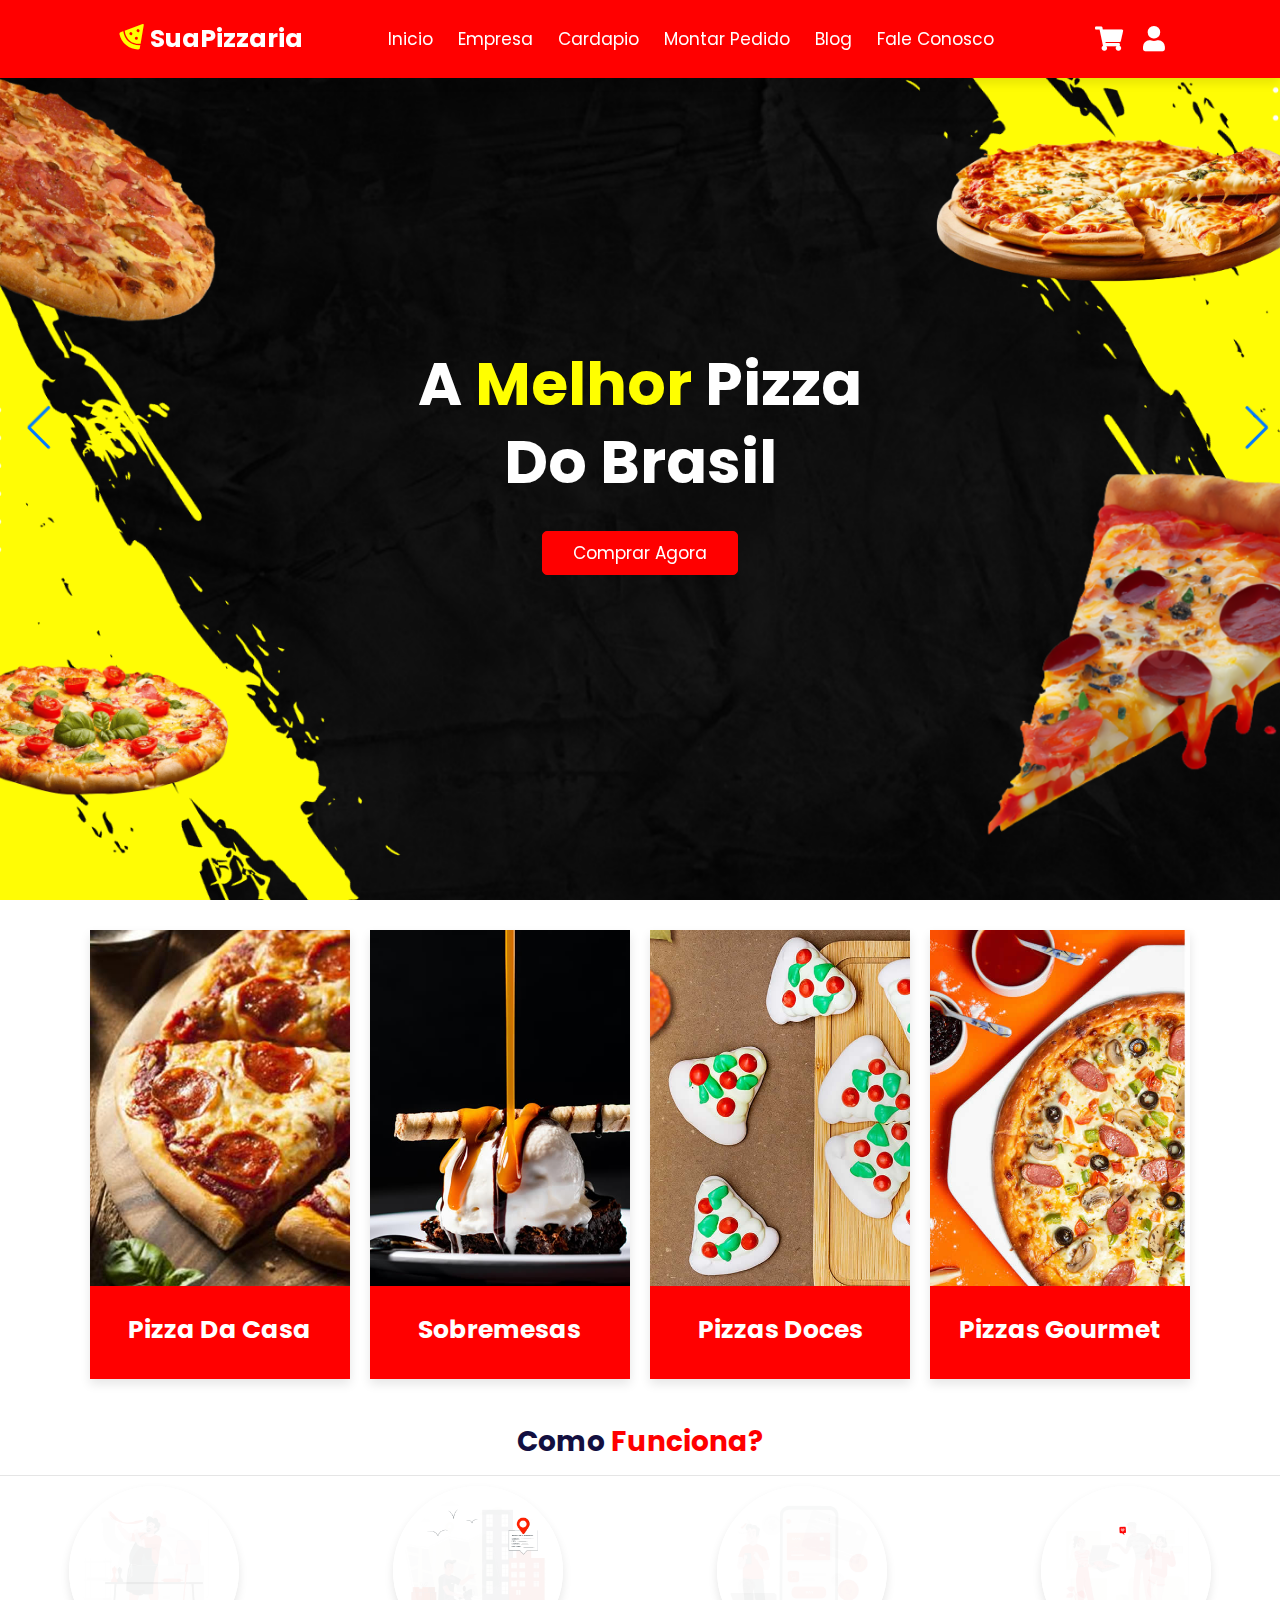
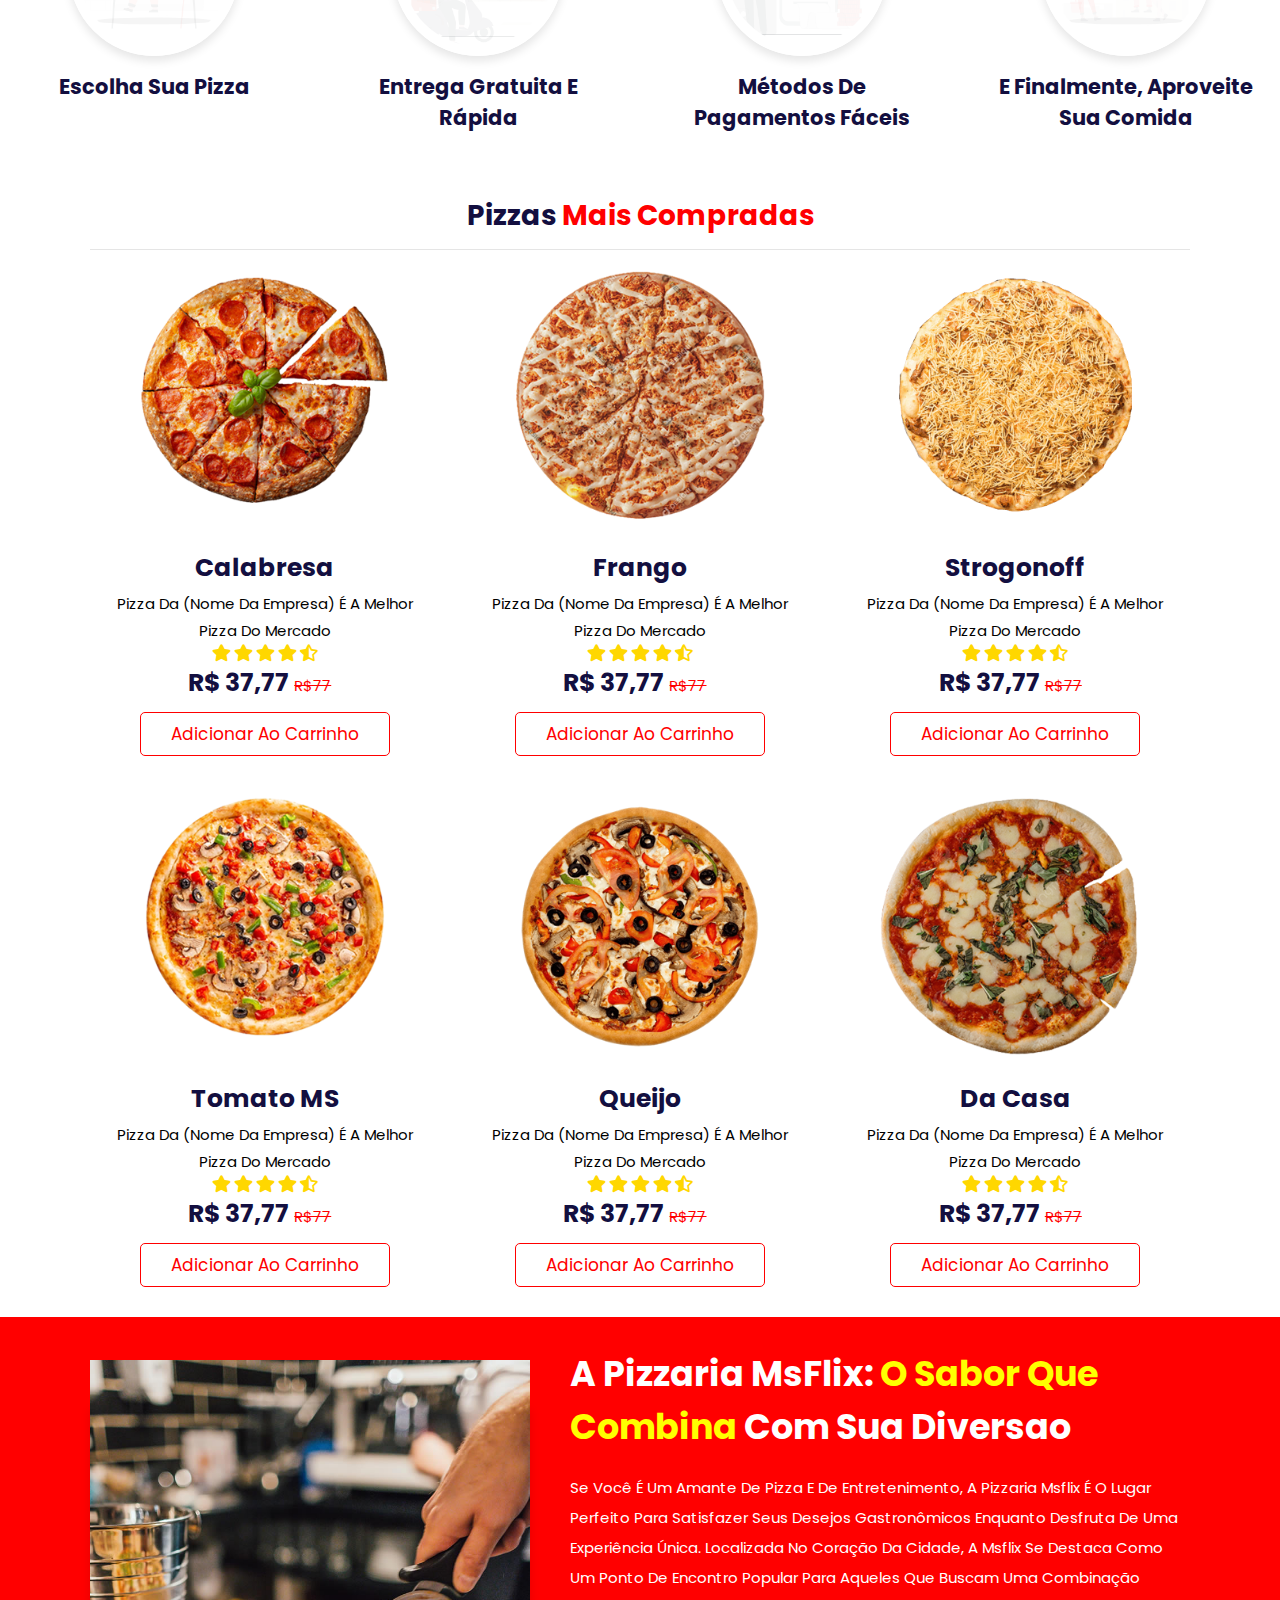
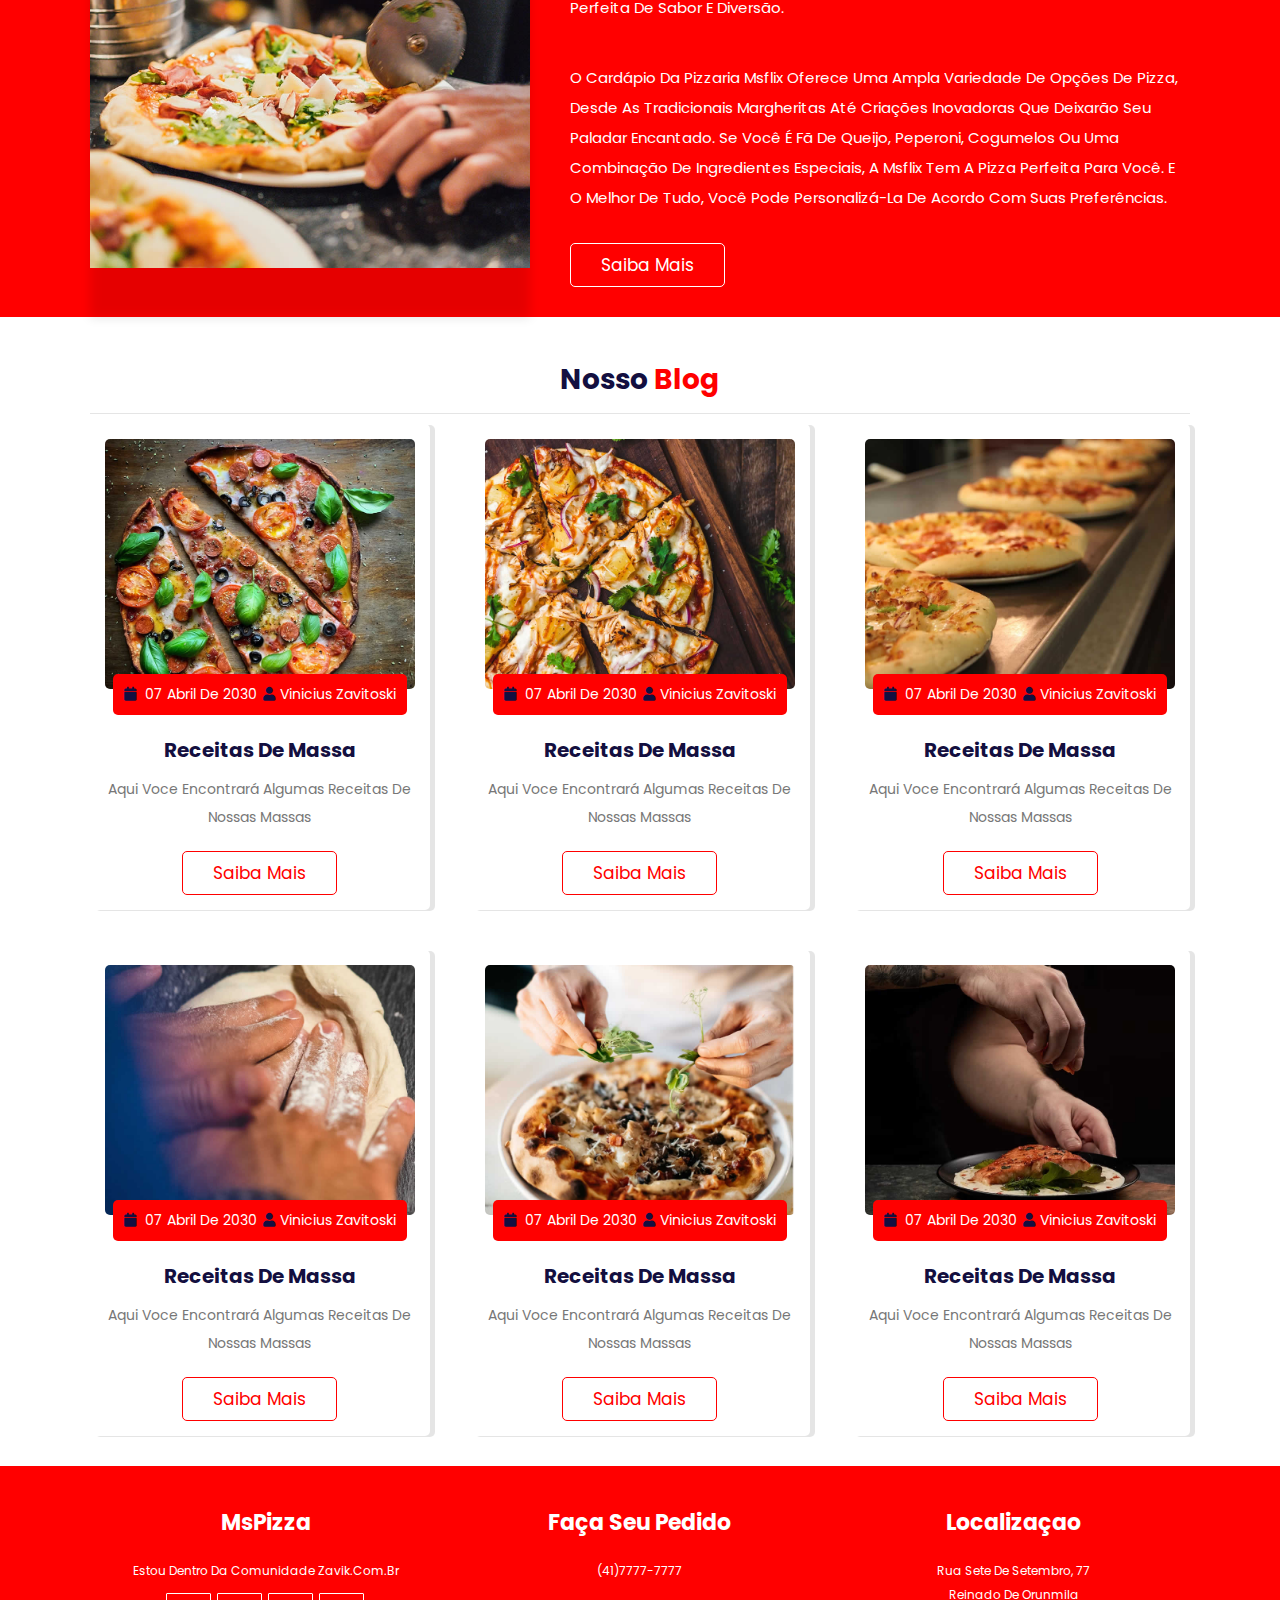
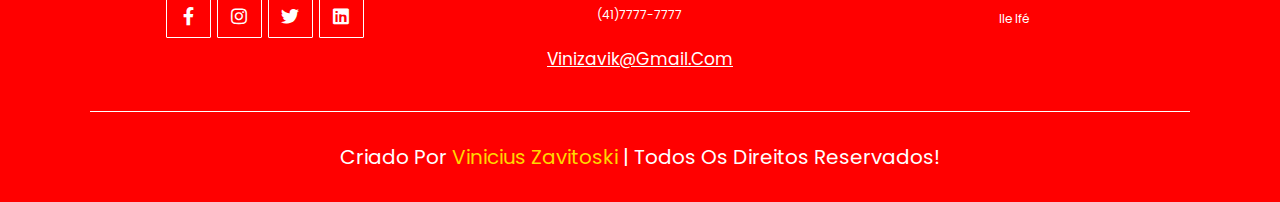
==== commit 5f244e83: "6 commit" ====
--- a/index.html
+++ b/index.html
@@ -16,7 +16,7 @@
     <header class="top">
         <a href="index.html" class="logo">
             <i class="fa fa-pizza-slice"></i>
-            MSPizza
+            SuaPizzaria
         </a><!--logo-->
         
         <nav class="menu-site">
@@ -354,10 +354,10 @@
             <div class="box">
                 <img src="assets/img/blog/blog-1.jpg" alt="">
                 <div class="icons">
-                    <a href="" title="">
-                        <i class="fas fa-calendar"></i> 07 Abril de 2030
-                    </a>
-                    <a href="" title="">
+                    <a href="#" title="">
+                        <i class="fas fa-calendar"></i> 07 Abril de 2030
+                    </a>
+                    <a href="#" title="">
                         <i class="fas fa-user"></i>Vinicius Zavitoski
                     </a>
                 </div><!--icons-->
@@ -369,10 +369,10 @@
             <div class="box">
                 <img src="assets/img/blog/blog-2.jpg" alt="">
                 <div class="icons">
-                    <a href="" title="">
-                        <i class="fas fa-calendar"></i> 07 Abril de 2030
-                    </a>
-                    <a href="" title="">
+                    <a href="#" title="">
+                        <i class="fas fa-calendar"></i> 07 Abril de 2030
+                    </a>
+                    <a href="#" title="">
                         <i class="fas fa-user"></i>Vinicius Zavitoski
                     </a>
                 </div><!--icons-->
@@ -384,10 +384,10 @@
             <div class="box">
                 <img src="assets/img/blog/blog-3.jpg" alt="">
                 <div class="icons">
-                    <a href="" title="">
-                        <i class="fas fa-calendar"></i> 07 Abril de 2030
-                    </a>
-                    <a href="" title="">
+                    <a href="#" title="">
+                        <i class="fas fa-calendar"></i> 07 Abril de 2030
+                    </a>
+                    <a href="#" title="">
                         <i class="fas fa-user"></i>Vinicius Zavitoski
                     </a>
                 </div><!--icons-->
@@ -399,10 +399,25 @@
             <div class="box">
                 <img src="assets/img/blog/blog-4.jpg" alt="">
                 <div class="icons">
-                    <a href="" title="">
-                        <i class="fas fa-calendar"></i> 07 Abril de 2030
-                    </a>
-                    <a href="" title="">
+                    <a href="#" title="">
+                        <i class="fas fa-calendar"></i> 07 Abril de 2030
+                    </a>
+                    <a href="#" title="">
+                        <i class="fas fa-user"></i>Vinicius Zavitoski
+                    </a>
+                </div><!--icons-->
+                <h3>Receitas de Massa</h3>
+                <p>Aqui voce encontrará algumas receitas de nossas massas</p>
+                <a href="#" title="" class="btn">Saiba mais</a>
+            </div><!--box-->
+
+            <div class="box">
+                <img src="assets/img/blog/blog-5.jpg" alt="">
+                <div class="icons">
+                    <a href="#" title="">
+                        <i class="fas fa-calendar"></i> 07 Abril de 2030
+                    </a>
+                    <a href="#" title="">
                         <i class="fas fa-user"></i>Vinicius Zavitoski
                     </a>
                 </div><!--icons-->
@@ -412,27 +427,12 @@
             </div><!--box-->
 
             <div class="box">
-                <img src="assets/img/blog/blog-5.jpg" alt="">
-                <div class="icons">
-                    <a href="" title="">
-                        <i class="fas fa-calendar"></i> 07 Abril de 2030
-                    </a>
-                    <a href="" title="">
-                        <i class="fas fa-user"></i>Vinicius Zavitoski
-                    </a>
-                </div><!--icons-->
-                <h3>Receitas de Massa</h3>
-                <p>Aqui voce encontrará algumas receitas de nossas massas</p>
-                <a href="" title="" class="btn">Saiba mais</a>
-            </div><!--box-->
-
-            <div class="box">
                 <img src="assets/img/blog/blog-6.jpg" alt="">
                 <div class="icons">
-                    <a href="" title="">
-                        <i class="fas fa-calendar"></i> 07 Abril de 2030
-                    </a>
-                    <a href="" title="">
+                    <a href="#" title="">
+                        <i class="fas fa-calendar"></i> 07 Abril de 2030
+                    </a>
+                    <a href="#" title="">
                         <i class="fas fa-user"></i>Vinicius Zavitoski
                     </a>
                 </div><!--icons-->
--- a/assets/css/style.css
+++ b/assets/css/style.css
@@ -51,6 +51,31 @@
 }
 
 .titulo span{
+    color: red;
+}
+
+/*Topo Páginas*/
+.topo-pagina{
+    background: url(/assets/img/topo-paginas-bg.png);
+    background-size: cover;
+    background-position: center;
+    text-align: center;
+    padding-top: 12rem;
+    padding-bottom: 8rem;
+}
+
+.topo-pagina h1{
+    color: #fff;
+    font-size: 4rem;
+}
+
+.topo-pagina p{
+    padding-top: 1rem;
+    font-size: 2rem;
+    color: #fff;
+}
+
+.topo-pagina a{
     color: red;
 }
 
@@ -629,7 +654,48 @@
     color: gold;
 }
 
-/*celular*/
+/*Galeria De Fotos*/
+.galeria-fotos .galeria-container{
+    display: grid;
+    grid-template-columns: repeat(auto-fit, minmax(30rem, 1fr));
+    gap: 2rem;
+}
+
+.galeria-fotos .galeria-container .box{
+    height: 30rem;
+    position: relative;
+    overflow: hidden;
+}
+
+.galeria-fotos .galeria-container .box img{
+    width: 100%;
+    height: 100%;
+    object-fit: cover;
+}
+
+.galeria-fotos .galeria-container .box .icon{
+    justify-content: center;
+    display: none;
+    align-items: center;
+    position: absolute;
+    top: 0;
+    left: 0;
+    z-index: 10;
+    background: rgba(0, 0, 0, 0.7);
+    width: 100%;
+    height: 100%;
+}
+
+.galeria-fotos .galeria-container .box .icon i{
+    font-size: 5rem;
+    color: #fff;
+}
+
+.galeria-fotos .galeria-container .box:hover .icon{
+    display: flex;
+}
+
+/*Celular*/
 @media(max-width: 991px) {
     html{
         font-size: 55%;
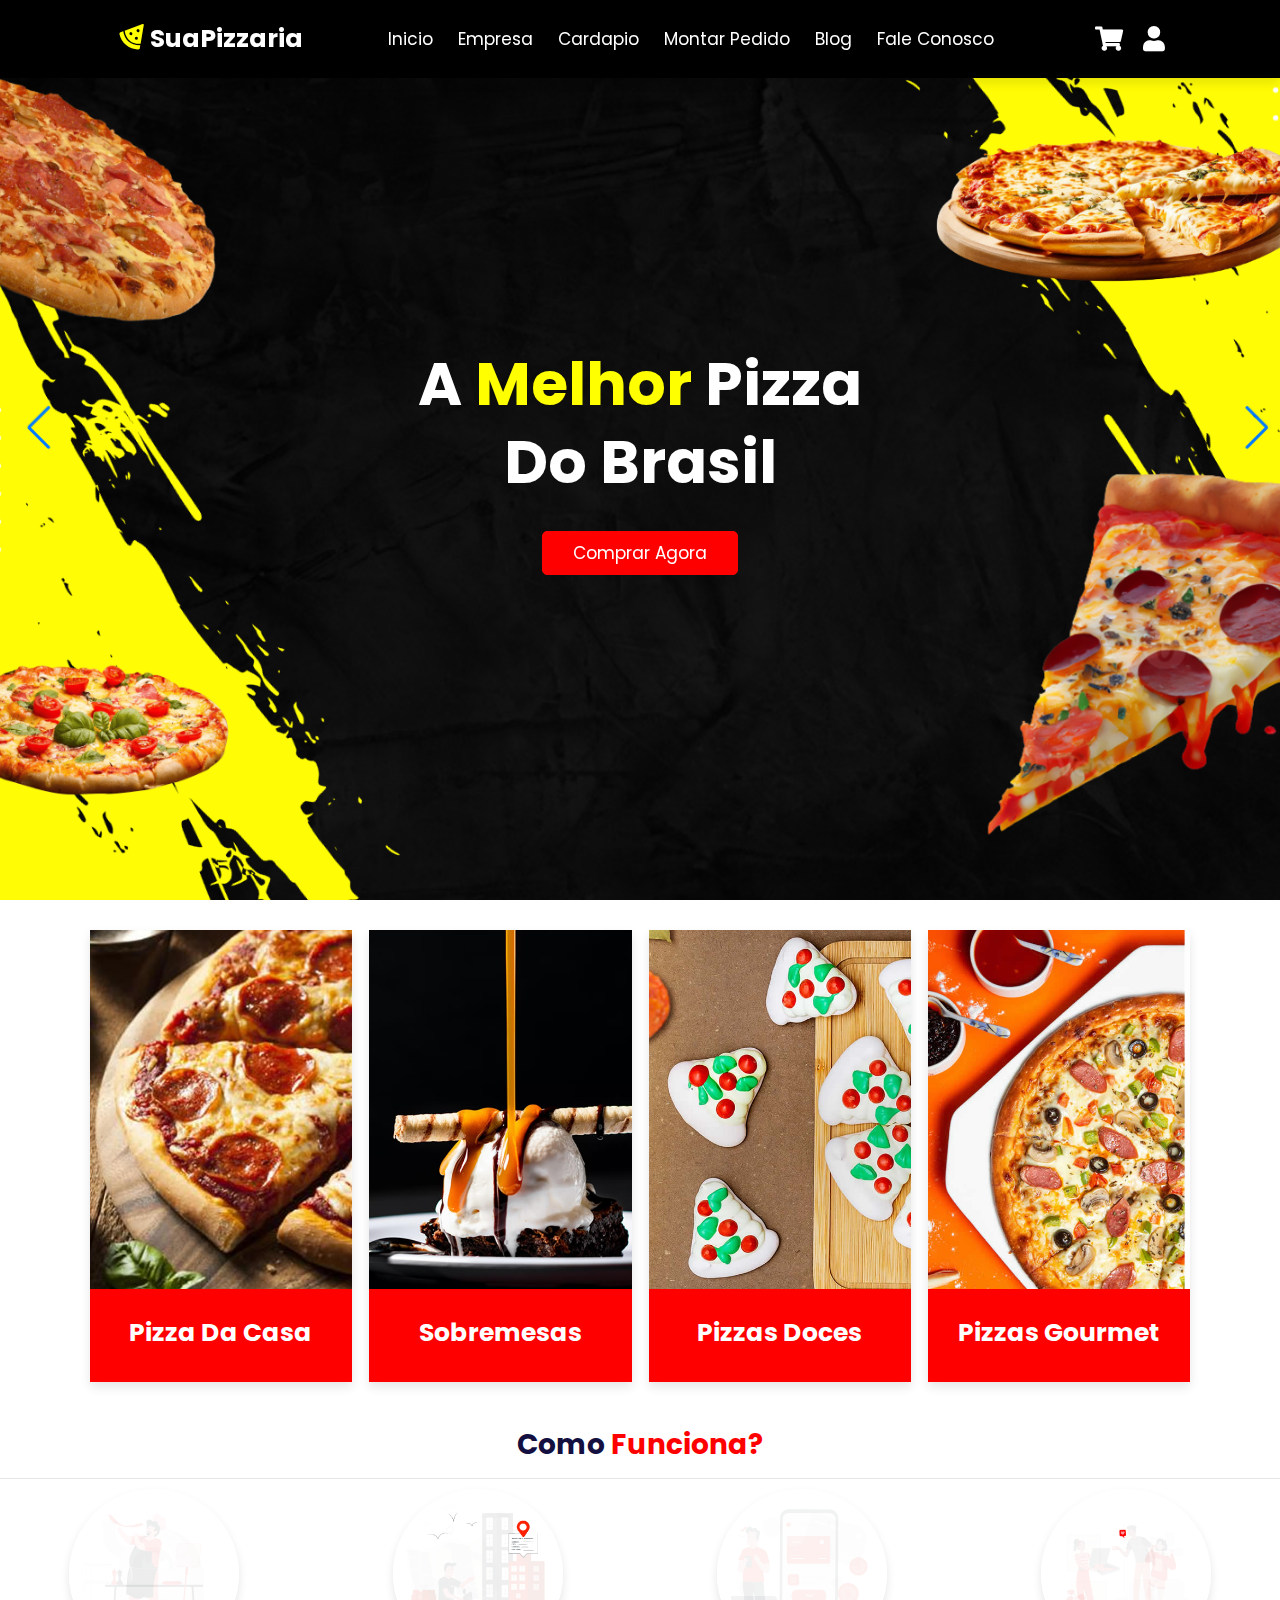
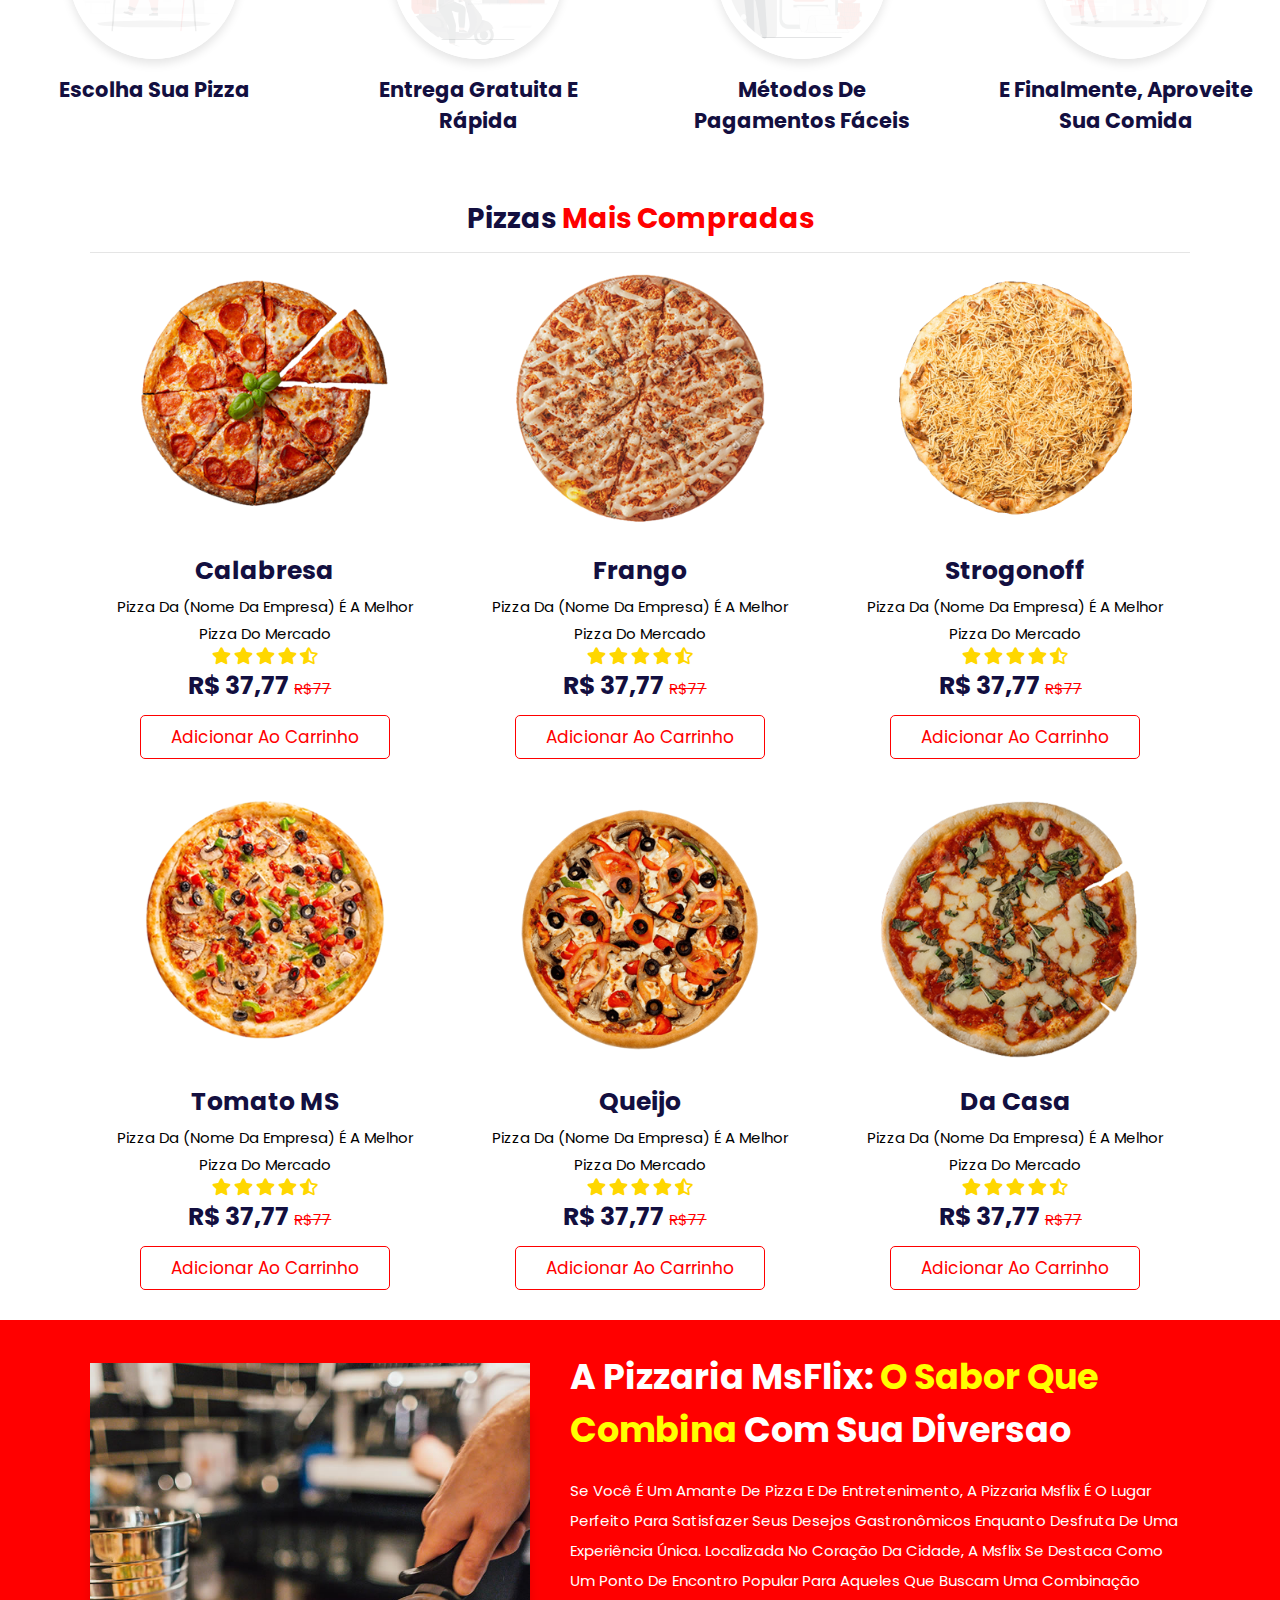
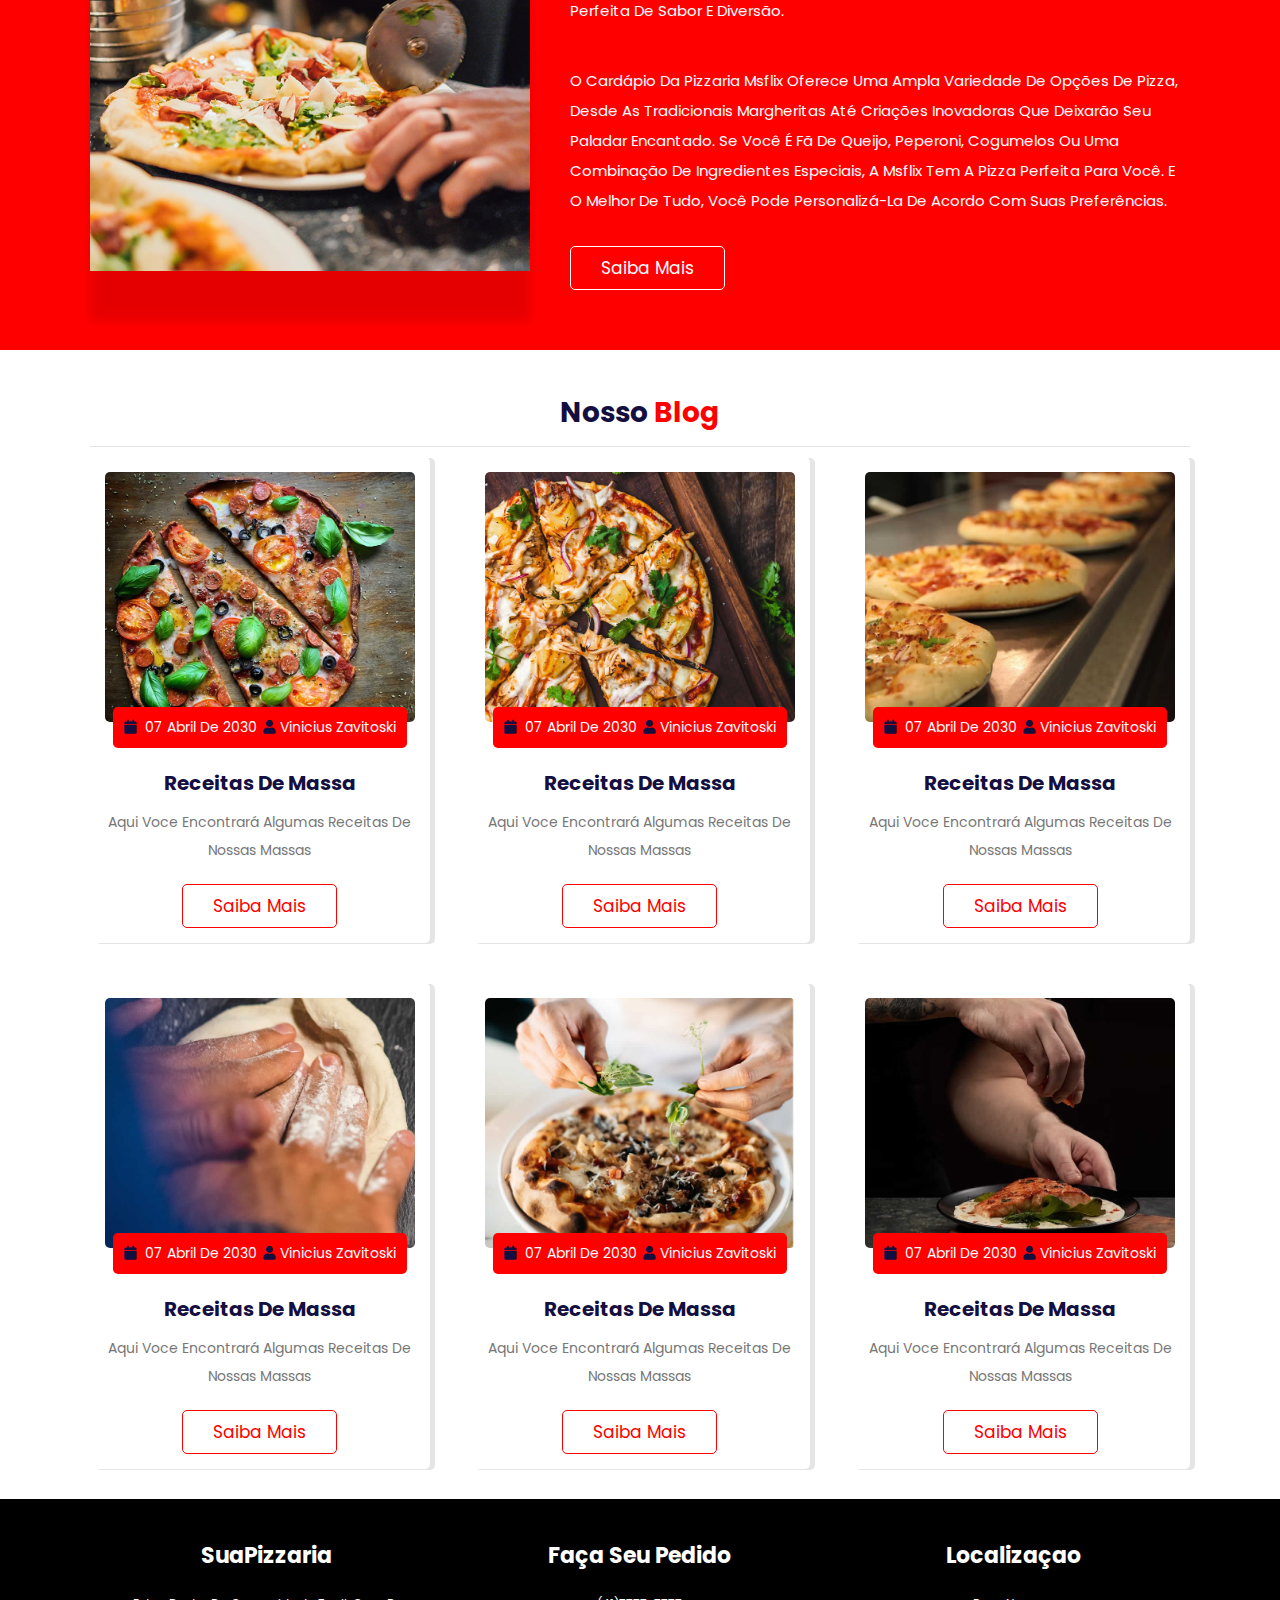
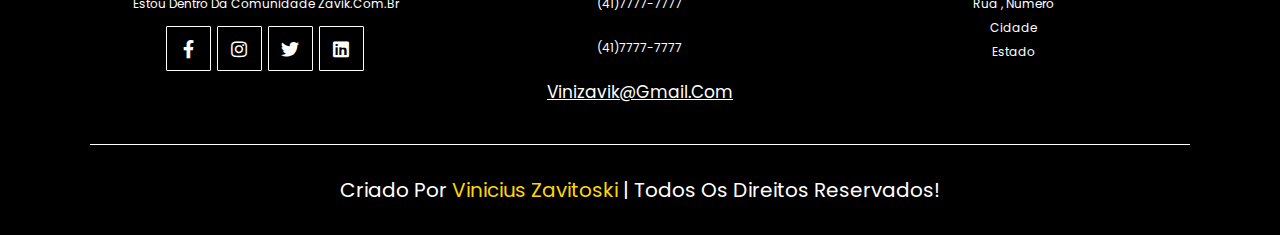
==== commit 8ceee28e: "final commit" ====
--- a/index.html
+++ b/index.html
@@ -7,7 +7,7 @@
     <!--INICIO CSS ICONES MAYKONSILVEIRA.COM.BR-->
     <link rel="stylesheet" href="https://cdnjs.cloudflare.com/ajax/libs/font-awesome/5.15.4/css/all.min.css">
     <!--INICIO CSS SLIDE MAYKONSILVEIRA.COM.BR-->
-    <link rel="stylesheet" href="https://cdn.jsdelivr.net/npm/swiper@10/swiper-bundle.min.css" />
+    <link rel="stylesheet" href="https://cdn.jsdelivr.net/npm/swiper@10/swiper-bundle.min.css">
     <link rel="shortcut icon" href="assets/img/msFavicon.png" type="image/x-icon">
     <title>Pizza Delivery Project</title>
 </head>
@@ -109,7 +109,7 @@
     <section class="msflix-destaque">
         <div class="swiper home-slider">
             <div class="swiper-wrapper">
-                
+            
                 <div class="swiper-slide slide" style="background: url(assets/img/slides/slider-1.png) no-repeat;">
                     <div class="content">
                         <h3>A <span>Melhor</span> pizza <br/> do Brasil</h3>
@@ -130,10 +130,7 @@
                         <a href="" class="btn">Comprar Agora</a>
                     </div><!--swiper-slide slide-->
                 </div><!--swiper-slide slide-->
-            
-                
             </div><!--swiper-wraper-->
-
 
             <div class="swiper-button-prev"></div>
             <div class="swiper-button-next"></div>
@@ -447,7 +444,7 @@
         <div class="box-container">
 
             <div class="box">
-                <h3>MsPizza</h3>
+                <h3>SuaPizzaria</h3>
                 <p>Estou dentro da comunidade zavik.com.br</p>
                 <div class="social-icons">
                     <a href="#" class="fab fa-facebook-f"></a>
@@ -467,9 +464,9 @@
             <div class="box">
                 <h3>Localizaçao</h3>
                 <p>
-                    Rua sete de setembro, 77 <br />
-                    Reinado De Orunmila <br />
-                    Ile Ifé <br />
+                    Rua , numero <br />
+                    Cidade <br />
+                    Estado <br />
                 </p>
             </div><!--box-->
 
@@ -482,6 +479,6 @@
 
     <!--INICIO JS DO SLIDE DO SITE MAYKONSILVEIRA.COM.BR-->
     <script src="https://cdn.jsdelivr.net/npm/swiper@10/swiper-bundle.min.js"></script>
-    <script src="assets/js/script.js"></script>
+    <script src="/assets/js/script.js"></script>
 </body>
 </html>--- a/assets/css/style.css
+++ b/assets/css/style.css
@@ -1,6 +1,5 @@
 @import url('https://fonts.googleapis.com/css2?family=Poppins:ital,wght@0,100;0,200;0,300;0,400;0,500;0,600;0,700;0,800;0,900;1,100;1,200;1,300;1,400;1,500;1,600;1,700;1,800;1,900&family=Urbanist:ital,wght@0,100..900;1,100..900&display=swap');
-
-
+@import url('/assets/js/script.js');
 *{
     padding: 0;
     margin: 0;
@@ -89,7 +88,7 @@
     justify-content: space-between;
     padding: 2rem 9%;
     z-index: 1000;
-    background: red;
+    background: black;
     box-shadow: 0 0.5rem 1rem rgba(0,0,0,0.1);
 }
 
@@ -332,13 +331,12 @@
     }
 }
 
-.swiper-button-next,
-.swiper-button-prev{
+.swiper-button-prev,
+.swiper-button-next{
     height: 4.5rem;
-    width: 4.5rem;
+    width: 5 rem;
     line-height: 4.5rem;
     margin-left: 1.5rem;
-    color: red;
     transform: translateY(-50%) rotate(45deg);
 }
 
@@ -350,13 +348,13 @@
 
 .swiper-button-next:hover,
 .swiper-button-prev:hover{
-    color: #fff;
+    color: red;
 }
 
 .destaque .box-container{
     display: grid;
     grid-template-columns: repeat(auto-fit, minmax(25rem,1fr));
-    gap: 2rem;
+    gap: 1.7rem;
 }
 
 .destaque .box-container .box{
@@ -584,7 +582,7 @@
 
 /*Footer*/
 .footer{
-    background-color: red;
+    background-color: black;
     text-align: center;
 }
 
@@ -695,7 +693,229 @@
     display: flex;
 }
 
-/*Celular*/
+/*MENU DE COMPRAS*/
+.menu .slider .titulo{
+    padding: 1rem;
+    font-size: 3rem;
+    color: #fff;
+    background-color: red;
+    margin-bottom: 3rem;
+    text-align: center;
+}
+
+.menu .slider .box-container{
+    display: flex;
+    flex-wrap: wrap;
+    gap: 1.5rem;
+    padding-bottom: 4rem;
+}
+
+.menu .slider .box-container .box{
+    display: flex;
+    align-items: center;
+    justify-content: space-between;
+    flex: 1 1 38rem;
+    gap: 1rem;
+    background-color: #eee;
+    padding: 2rem;
+    box-shadow: 0 .5rem 1rem rgba(0, 0, 0, 0.1);
+}
+
+.menu .slider .box-container .box:hover{
+    transform: scale(.97);
+    cursor: pointer;
+}
+
+.menu .slider .box-container .box h3{
+    font-size: 2.2rem;
+    color: #130f40;
+    padding-bottom: .5rem;
+}
+
+.menu .slider .box-container .box p{
+    font-size: 1.4rem;
+    color: #777;
+    line-height: 2;
+}
+
+.menu .slider .box-container .box .valor{
+    font-size: 2.2rem;
+    color: red;
+}
+
+/*JANELA MODAL*/
+.menu-modal-container{
+    /*display:flex*/
+    display: none;
+    position: fixed;
+    top: 0;
+    left: 0;
+    background: rgba(0, 0, 0, 0.7);
+    width: 100%;
+    height: 100%;
+    z-index: 1100;
+    align-items: center;
+    justify-content: center;
+}
+
+.menu-modal-container .menu-modal{
+    background-color: #fff;
+    text-align: center;
+    padding: 3rem 2rem;
+    border-radius: .5rem;
+    width: 35rem;
+}
+
+.menu-modal-container.abrir{
+    display: flex;
+}
+
+.menu-modal-container .menu-modal h3{
+    color: #130f40;
+    font-size: 2.5rem;
+    padding: 1rem 0;
+}
+
+.menu-modal-container .menu-modal .estrelinhas{
+    margin-top: .5rem;
+}
+
+
+.menu-modal-container .menu-modal .estrelinhas i{
+    color: red;
+    font-size: 1.7rem;
+}
+
+
+.menu-modal-container .menu-modal p{
+    font-size: 1.5rem;
+    color: #777;
+    line-height: 2;
+    padding: 1rem 0;
+}
+
+.menu-modal-container .menu-modal .valor{
+    font-size: 2.5rem;
+    color: #130f40;
+    margin-bottom: .5rem;
+}
+
+#fechar{
+    position: absolute;
+    top: 1.5rem;
+    right: 2.5rem;
+    font-size: 5rem;
+    color: #fff;
+    cursor: pointer;
+}
+
+#fechar:hover{
+    transform: rotate(110deg);
+    color: red;
+}
+
+/*CONTATOS*/
+
+.row{
+margin-bottom: 3rem;
+}
+
+iframe{
+    width: 100%;
+}
+
+.contatos .icone-box{
+    display: grid;
+    grid-template-columns: repeat(auto-fit,minmax(30rem, 1fr));
+    gap: 1.5rem;
+}
+
+.contatos .icone-box .icons{
+    text-align: center;
+    border: .1rem solid rgba(0, 0, 0, 0.1);
+    box-shadow: 0 .5rem 1rem rgba(0, 0, 0, 0.1);
+    padding: 2rem;
+    border-radius: .5rem;
+}
+
+.contatos .icone-box .icons i{
+    width: 6rem;
+    height: 6rem;
+    font-size: 2.5rem;
+    line-height: 6rem;
+    background: #eee;
+    border-radius: 50%;
+    color: red;
+    transition: .5s linear;
+}
+
+.contatos .icone-box .icons i:hover{
+    background: red;
+    color: #fff;
+    cursor: pointer;
+    transform: scale(1.1);
+}
+
+.contatos .icone-box .icons h3{
+    font-size: 2rem;
+    color: #130f40;
+    padding: 1rem 0;
+}
+
+.contatos .icone-box .icons p{
+    font-size: 1.5rem;
+    color: #777;
+    line-height: 1.6;
+}
+
+.contatos .row{
+    margin-top: 2rem;
+    text-align: center;
+}
+
+.contatos .row form{
+    border: .1rem solid rgba(0, 0, 0, 0.1);
+    box-shadow: 0 .6rem 2.4rem rgba(0, 0, 0, 0.5);
+    padding: 2rem;
+    border-radius: .5rem;
+}
+
+.contatos .row form h3{
+    font-size: 2.5rem;
+    padding-top: 1rem;
+    color: #130f40;
+}
+
+.contatos .row form .inputBox{
+    display: flex;
+    flex-wrap: wrap;
+    justify-content: space-between;
+}
+
+.contatos .row form .inputBox input{
+    width: 49%;
+    border: .1rem solid rgba(0, 0, 0, 0.1);
+    padding: 1rem;
+}
+
+.contatos .row form .inputBox input .box,
+.contatos .row form textarea{
+    padding: 1rem 1.2rem;
+    font-size: 1.6rem;
+    border: .1rem solid rgba(0, 0, 0, 0.1);
+    margin: .7rem 0;
+    text-transform: none;
+}
+
+.contatos .row form textarea{
+    width: 100%;
+    height: 15rem;
+    resize: none;
+}
+
+
+
+/*CELULAR*/
 @media(max-width: 991px) {
     html{
         font-size: 55%;
